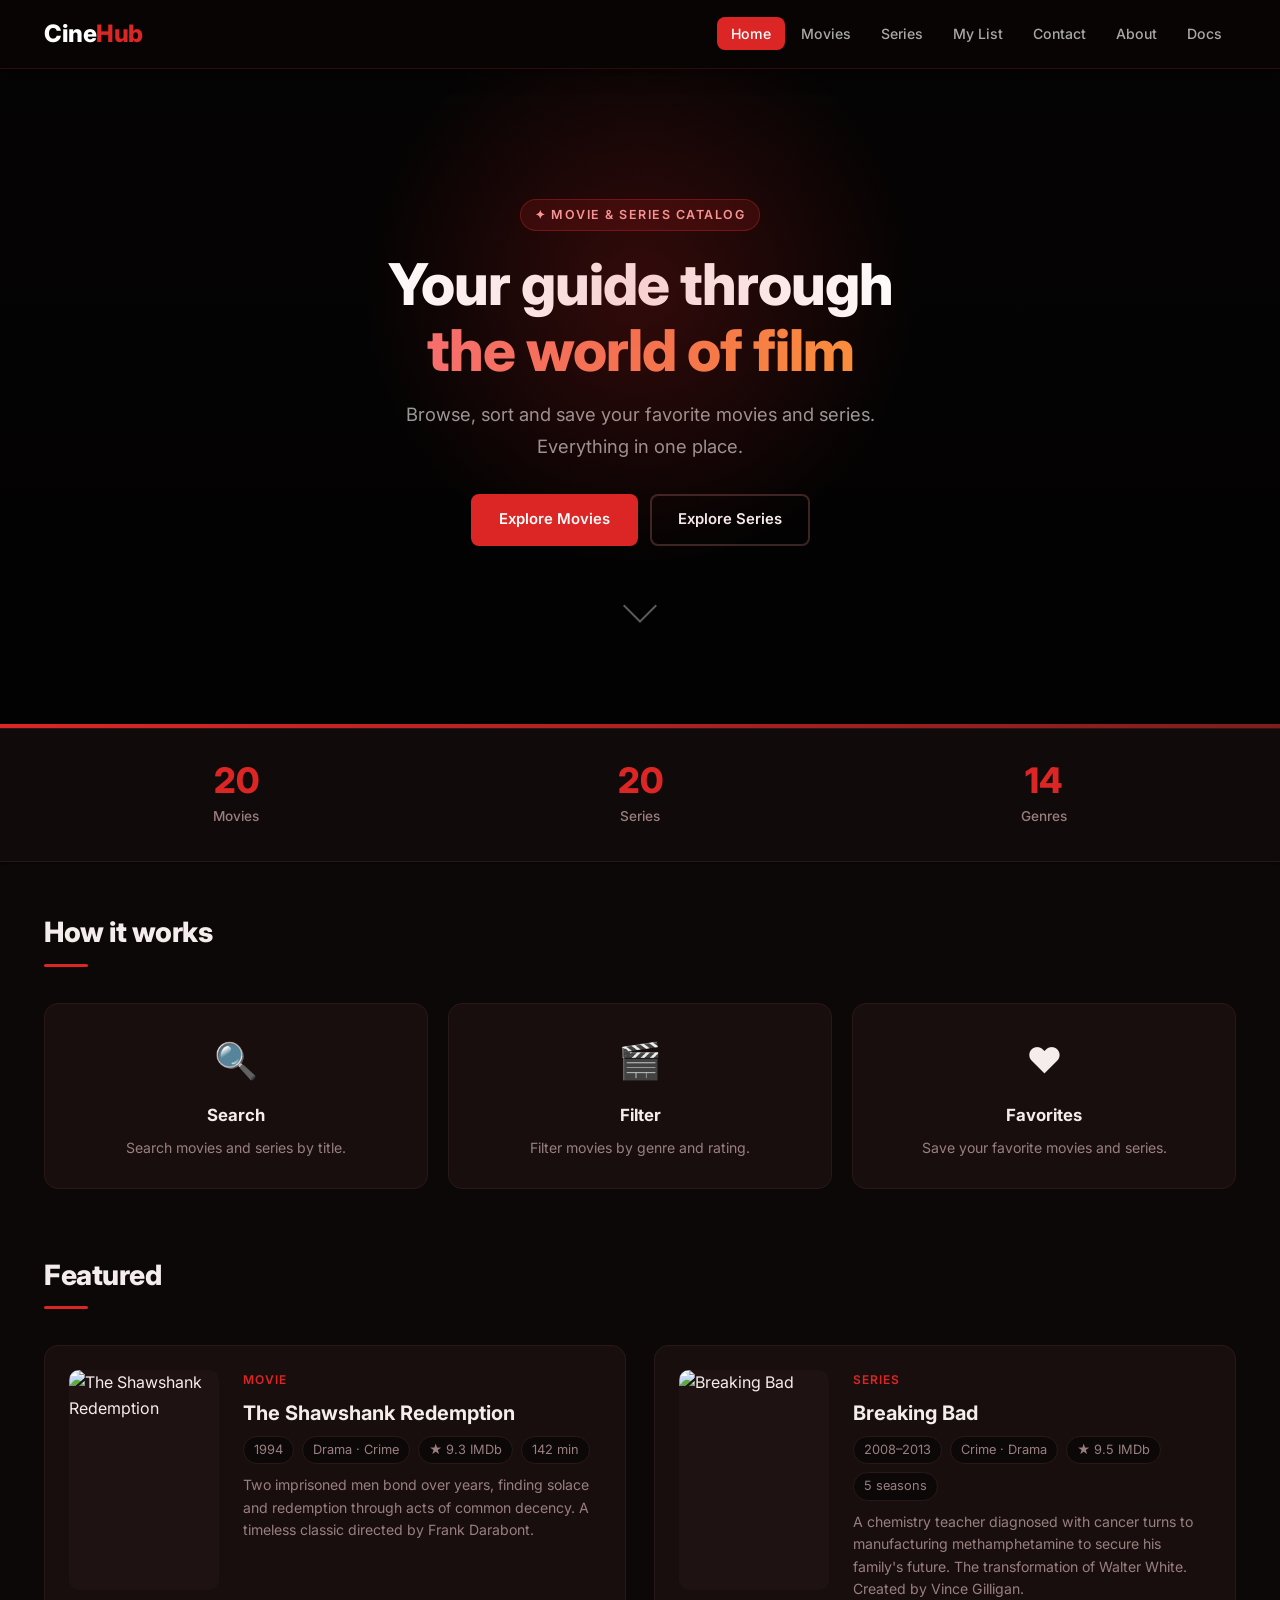
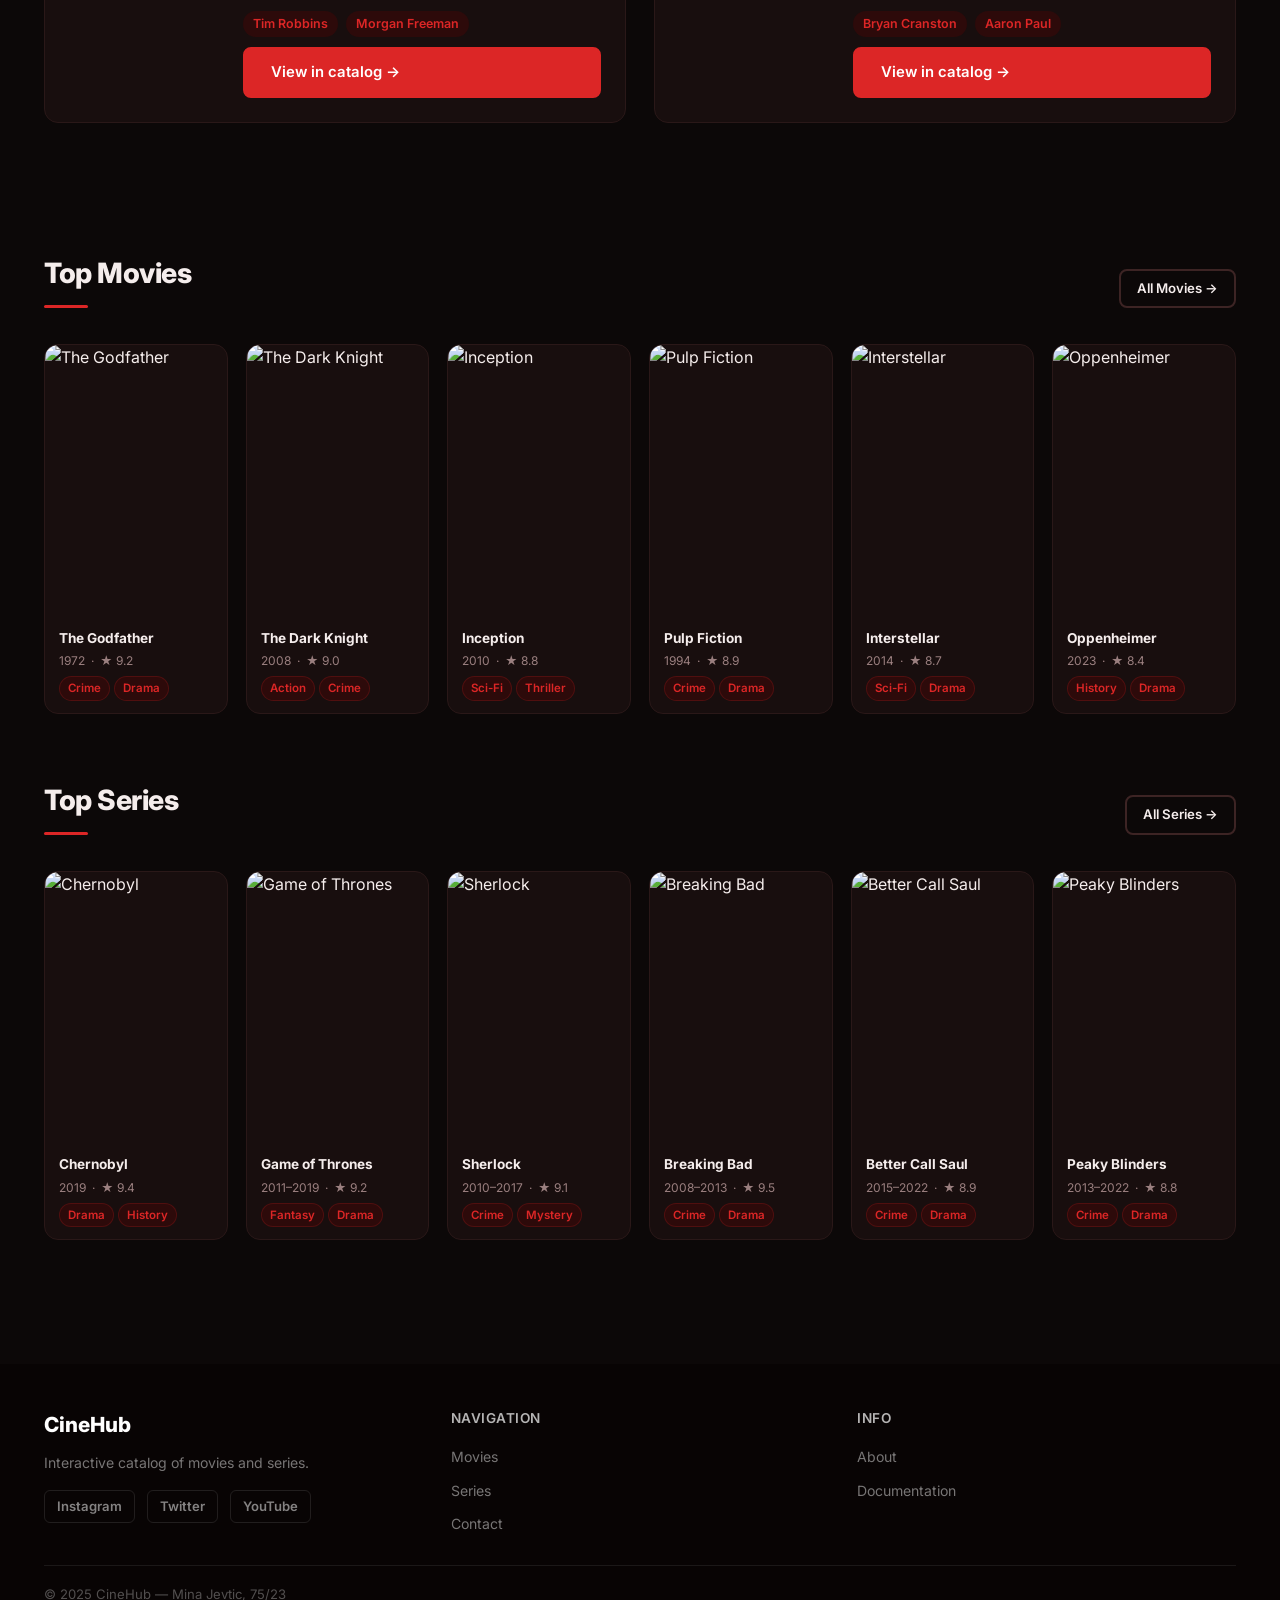
==== index.html @ e1cc6573 "Add files via upload" ====
<!DOCTYPE html>
<html lang="en">
<head>
  <meta charset="UTF-8" />
  <meta name="viewport" content="width=device-width, initial-scale=1.0" />
  <title>CineHub – Your Guide to Movies &amp; Series</title>
  <meta name="description" content="CineHub is an interactive catalog of movies and series with sorting, filtering and favorites. Find what to watch tonight." />
  <meta name="keywords" content="movies, series, catalog, recommendations, CineHub, top movies, top series" />
  <meta name="author" content="Mina Jevtic" />
  <meta name="robots" content="index, follow" />
<meta property="og:title" content="CineHub – Your Guide to Movies &amp; Series" />
  <meta property="og:description" content="Interactive catalog of movies and series." />
  <meta property="og:type" content="website" />

  <link rel="stylesheet" href="css/style.css" />
</head>
<body>

  <nav class="navbar">
    <div class="nav-inner">
      <a href="index.html" class="nav-logo">Cine<span>Hub</span></a>
      <ul class="nav-links" id="navLinks">
        <li><a href="index.html">Home</a></li>
        <li><a href="movies.html">Movies</a></li>
        <li><a href="series.html">Series</a></li>
        <li><a href="favorites.html">My List<span class="nav-fav-badge" id="navFavBadge"></span></a></li>
        <li><a href="contact.html">Contact</a></li>
        <li><a href="about.html">About</a></li>
        <li><a href="documentation.html">Docs</a></li>
      </ul>
      <button class="nav-hamburger" id="navHamburger">&#9776;</button>
    </div>
  </nav>


  <section class="hero" aria-label="Welcome">
    <div class="container">
      <div class="hero-eyebrow">✦ Movie &amp; Series Catalog</div>
      <h1 class="hero-title">
        Your guide through<br><span class="gradient-text">the world of film</span>
      </h1>
      <p class="hero-subtitle">
        Browse, sort and save your favorite movies and series. Everything in one place.
      </p>
      <div class="hero-buttons">
        <a href="movies.html" class="btn btn-primary">Explore Movies</a>
        <a href="series.html" class="btn btn-outline">Explore Series</a>
      </div>
      <div class="hero-scroll" aria-hidden="true">
        <div class="hero-scroll-arrow"></div>
      </div>
    </div>
  </section>

  <div class="stats-bar">
    <div class="container">
      <div class="stats-grid">
        <div class="stat-item">
          <span class="stat-number">20</span>
          <span class="stat-label">Movies</span>
        </div>
        <div class="stat-item">
          <span class="stat-number">20</span>
          <span class="stat-label">Series</span>
        </div>
        <div class="stat-item">
          <span class="stat-number">14</span>
          <span class="stat-label">Genres</span>
        </div>
      </div>
    </div>
  </div>


  <section class="section" style="padding-top:48px; padding-bottom:0" aria-label="How it works">
    <div class="container">
      <div class="section-header">
        <h2 class="section-title">How it works</h2>
      </div>
      <div class="features-grid">

        <div class="feature-card">
    <span class="feature-icon">🔍</span>
    <h3>Search</h3>
    <p>Search movies and series by title.</p>
</div>

<div class="feature-card">
    <span class="feature-icon">🎬</span>
    <h3>Filter</h3>
    <p>Filter movies by genre and rating.</p>
</div>

<div class="feature-card">
    <span class="feature-icon">❤️</span>
    <h3>Favorites</h3>
    <p>Save your favorite movies and series.</p>
</div>

      </div>
    </div>
  </section>


  <section class="section" aria-label="Featured">
    <div class="container">
      <div class="section-header">
        <h2 class="section-title">Featured</h2>
      </div>
      <div class="spotlight-grid">

        <article class="spotlight-card">
          <div class="spotlight-img-wrap">
            <img src="img/movies/The Shawshank Redemption.jpg"
                 alt="The Shawshank Redemption"
                 class="spotlight-img">
          </div>
          <div class="spotlight-info">
            <span class="spotlight-badge">Movie</span>
            <h3 class="spotlight-title">The Shawshank Redemption</h3>
            <div class="spotlight-meta">
              <span>1994</span>
              <span>Drama · Crime</span>
              <span>★ 9.3 IMDb</span>
              <span>142 min</span>
            </div>
            <p class="spotlight-desc">
              Two imprisoned men bond over years, finding solace and redemption through acts
              of common decency. A timeless classic directed by Frank Darabont.
            </p>
            <div class="spotlight-cast">
              <span>Tim Robbins</span>
              <span>Morgan Freeman</span>
            </div>
            <a href="movies.html" class="btn btn-primary">View in catalog →</a>
          </div>
        </article>

        <article class="spotlight-card">
          <div class="spotlight-img-wrap">
            <img src="img/series/breakingbad.jpg"
                 alt="Breaking Bad"
                 class="spotlight-img"  >
          </div>
          <div class="spotlight-info">
            <span class="spotlight-badge">Series</span>
            <h3 class="spotlight-title">Breaking Bad</h3>
            <div class="spotlight-meta">
              <span>2008–2013</span>
              <span>Crime · Drama</span>
              <span>★ 9.5 IMDb</span>
              <span>5 seasons</span>
            </div>
            <p class="spotlight-desc">
              A chemistry teacher diagnosed with cancer turns to manufacturing methamphetamine
              to secure his family's future. The transformation of Walter White. Created by Vince Gilligan.
            </p>
            <div class="spotlight-cast">
              <span>Bryan Cranston</span>
              <span>Aaron Paul</span>
            </div>
            <a href="series.html" class="btn btn-primary">View in catalog →</a>
          </div>
        </article>

      </div>
    </div>
  </section>

  <section class="section" aria-label="Top Movies">
    <div class="container">
      <div class="section-header">
        <h2 class="section-title">Top Movies</h2>
        <a href="movies.html" class="btn btn-outline btn-sm">All Movies →</a>
      </div>
      <div class="home-cards-grid">
        <article class="home-card">
          <div class="home-card-img-wrap">
            <img src="img/movies/The Godfather.jpg" alt="The Godfather">
          </div>
          <div class="home-card-body">
            <div class="home-card-title">The Godfather</div>
            <div class="home-card-meta">1972 &nbsp;·&nbsp; ★ 9.2</div>
            <div class="home-card-genres">
              <span class="genre-tag">Crime</span>
              <span class="genre-tag">Drama</span>
            </div>
          </div>
        </article>

        <article class="home-card">
          <div class="home-card-img-wrap">
            <img src="img/movies/The Dark Knight.jpg" alt="The Dark Knight">
          </div>
          <div class="home-card-body">
            <div class="home-card-title">The Dark Knight</div>
            <div class="home-card-meta">2008 &nbsp;·&nbsp; ★ 9.0</div>
            <div class="home-card-genres">
              <span class="genre-tag">Action</span>
              <span class="genre-tag">Crime</span>
            </div>
          </div>
        </article>

        <article class="home-card">
          <div class="home-card-img-wrap">
            <img src="img/movies/Inception.jpg" alt="Inception">
          </div>
          <div class="home-card-body">
            <div class="home-card-title">Inception</div>
            <div class="home-card-meta">2010 &nbsp;·&nbsp; ★ 8.8</div>
            <div class="home-card-genres">
              <span class="genre-tag">Sci-Fi</span>
              <span class="genre-tag">Thriller</span>
            </div>
          </div>
        </article>

        <article class="home-card">
          <div class="home-card-img-wrap">
            <img src="img/movies/Pulp Fiction.jpg" alt="Pulp Fiction">

          </div>
          <div class="home-card-body">
            <div class="home-card-title">Pulp Fiction</div>
            <div class="home-card-meta">1994 &nbsp;·&nbsp; ★ 8.9</div>
            <div class="home-card-genres">
              <span class="genre-tag">Crime</span>
              <span class="genre-tag">Drama</span>
            </div>
          </div>
        </article>

        <article class="home-card">
          <div class="home-card-img-wrap">
            <img src="img/movies/Interstellar.jpg" alt="Interstellar">
          </div>
          <div class="home-card-body">
            <div class="home-card-title">Interstellar</div>
            <div class="home-card-meta">2014 &nbsp;·&nbsp; ★ 8.7</div>
            <div class="home-card-genres">
              <span class="genre-tag">Sci-Fi</span>
              <span class="genre-tag">Drama</span>
            </div>
          </div>
        </article>

        <article class="home-card">
          <div class="home-card-img-wrap">
            <img src="img/movies/Oppenheimer.jpg" alt="Oppenheimer">
          </div>
          <div class="home-card-body">
            <div class="home-card-title">Oppenheimer</div>
            <div class="home-card-meta">2023 &nbsp;·&nbsp; ★ 8.4</div>
            <div class="home-card-genres">
              <span class="genre-tag">History</span>
              <span class="genre-tag">Drama</span>
            </div>
          </div>
        </article>

      </div>
    </div>
  </section>

  <section class="section" style="padding-top:0" aria-label="Top Series">
    <div class="container">
      <div class="section-header">
        <h2 class="section-title">Top Series</h2>
        <a href="series.html" class="btn btn-outline btn-sm">All Series →</a>
      </div>
      <div class="home-cards-grid">

        <article class="home-card">
          <div class="home-card-img-wrap">
            <img src="img/series/Chernobyl.jpg" alt="Chernobyl">
          </div>
          <div class="home-card-body">
            <div class="home-card-title">Chernobyl</div>
            <div class="home-card-meta">2019 &nbsp;·&nbsp; ★ 9.4</div>
            <div class="home-card-genres">
              <span class="genre-tag">Drama</span>
              <span class="genre-tag">History</span>
            </div>
          </div>
        </article>

        <article class="home-card">
          <div class="home-card-img-wrap">
            <img src="img/series/got.jpg" alt="Game of Thrones">
            <div class="home-card-initials">GT</div>
          </div>
          <div class="home-card-body">
            <div class="home-card-title">Game of Thrones</div>
            <div class="home-card-meta">2011–2019 &nbsp;·&nbsp; ★ 9.2</div>
            <div class="home-card-genres">
              <span class="genre-tag">Fantasy</span>
              <span class="genre-tag">Drama</span>
            </div>
          </div>
        </article>

        <article class="home-card">
          <div class="home-card-img-wrap">
            <img src="img/series/Sherlock.jpg" alt="Sherlock">
            <div class="home-card-initials">SH</div>
          </div>
          <div class="home-card-body">
            <div class="home-card-title">Sherlock</div>
            <div class="home-card-meta">2010–2017 &nbsp;·&nbsp; ★ 9.1</div>
            <div class="home-card-genres">
              <span class="genre-tag">Crime</span>
              <span class="genre-tag">Mystery</span>
            </div>
          </div>
        </article>

        <article class="home-card">
          <div class="home-card-img-wrap">
            <img src="img/series/breakingbad.jpg" alt="Breaking Bad">
          </div>
          <div class="home-card-body">
            <div class="home-card-title">Breaking Bad</div>
            <div class="home-card-meta">2008–2013 &nbsp;·&nbsp; ★ 9.5</div>
            <div class="home-card-genres">
              <span class="genre-tag">Crime</span>
              <span class="genre-tag">Drama</span>
            </div>
          </div>
        </article>

        <article class="home-card">
          <div class="home-card-img-wrap">
            <img src="img/series/Better Call Saul.jpg" alt="Better Call Saul">

          </div>
          <div class="home-card-body">
            <div class="home-card-title">Better Call Saul</div>
            <div class="home-card-meta">2015–2022 &nbsp;·&nbsp; ★ 8.9</div>
            <div class="home-card-genres">
              <span class="genre-tag">Crime</span>
              <span class="genre-tag">Drama</span>
            </div>
          </div>
        </article>

        <article class="home-card">
          <div class="home-card-img-wrap">
            <img src="img/series/Peaky Blinders.jpg" alt="Peaky Blinders">
          </div>
          <div class="home-card-body">
            <div class="home-card-title">Peaky Blinders</div>
            <div class="home-card-meta">2013–2022 &nbsp;·&nbsp; ★ 8.8</div>
            <div class="home-card-genres">
              <span class="genre-tag">Crime</span>
              <span class="genre-tag">Drama</span>
            </div>
          </div>
        </article>
      </div>
    </div>
  </section>


  <footer class="footer" role="contentinfo">
    <div class="container">
      <div class="footer-grid">
        <div class="footer-brand">
          <div class="footer-logo">CineHub</div>
          <p>Interactive catalog of movies and series.</p>
          <div class="footer-social">
            <a href="#">Instagram</a>
            <a href="#">Twitter</a>
            <a href="#">YouTube</a>
          </div>
        </div>
        <div class="footer-col">
          <h4>Navigation</h4>
          <ul>
            <li><a href="movies.html">Movies</a></li>
            <li><a href="series.html">Series</a></li>
            <li><a href="contact.html">Contact</a></li>
          </ul>
        </div>
        <div class="footer-col">
          <h4>Info</h4>
          <ul>
            <li><a href="about.html">About</a></li>
            <li><a href="documentation.html">Documentation</a></li>
          </ul>
        </div>
      </div>
      <div class="footer-bottom">
        <p>© 2025 CineHub — Mina Jevtic, 75/23</p>
      </div>
    </div>
  </footer>

  <div id="toast-container" role="region" aria-live="polite"></div>

  <script src="https://cdnjs.cloudflare.com/ajax/libs/jquery/3.7.1/jquery.min.js"></script>
  <script src="js/main.js"></script>
</body>
</html>
---- css/style.css ----
@import url('https://fonts.googleapis.com/css2?family=Inter:wght@400;500;600;700;800&display=swap');

:root {
  --color-bg: #0c0808;
  --color-bg-white: #180e0e;
  --color-bg-nav: #080404;
  --color-bg-footer: #080404;
  --color-bg-input: #1f1212;
  --color-accent: #dc2626;
  --color-accent-dark: #b91c1c;
  --color-accent-light: #2d0a0a;
  --color-accent2: #7f1d1d;
  --color-red: #ef4444;
  --color-text: #f5edec;
  --color-text-muted: #9a7f7f;
  --color-text-light: #6b5050;
  --color-border: #2a1818;
  --color-border2: #3d2424;
  --color-success: #16a34a;
  --color-error: #dc2626;
  --color-info: #dc2626;
  --color-warning: #d97706;
  --font-main: 'Inter', sans-serif;
  --border-radius: 8px;
  --border-radius-lg: 14px;
  --border-radius-xl: 20px;
  --shadow-sm: 0 1px 3px rgba(0, 0, 0, 0.4), 0 1px 2px rgba(0, 0, 0, 0.3);
  --shadow: 0 4px 16px rgba(0, 0, 0, 0.4), 0 2px 6px rgba(0, 0, 0, 0.3);
  --shadow-md: 0 8px 24px rgba(0, 0, 0, 0.5), 0 4px 8px rgba(0, 0, 0, 0.3);
  --shadow-hover: 0 12px 32px rgba(220, 38, 38, 0.25), 0 4px 12px rgba(0, 0, 0, 0.4);
  --transition: 0.2s ease;
}

*,
*::before,
*::after {
  box-sizing: border-box;
  margin: 0;
  padding: 0;
}

html {
  scroll-behavior: smooth;
}

body {
  background-color: var(--color-bg);
  color: var(--color-text);
  font-family: var(--font-main);
  font-size: 16px;
  line-height: 1.6;
  min-height: 100vh;
}

a {
  color: var(--color-accent);
  text-decoration: none;
  transition: color var(--transition);
}

a:hover {
  color: var(--color-accent-dark);
}

img {
  max-width: 100%;
  display: block;
}

ul {
  list-style: none;
}

button {
  cursor: pointer;
  font-family: var(--font-main);
}

.container {
  width: 100%;
  max-width: 1240px;
  margin: 0 auto;
  padding: 0 24px;
}

.navbar {
  background-color: var(--color-bg-nav);
  position: sticky;
  top: 0;
  z-index: 1000;
  box-shadow: 0 2px 16px rgba(0, 0, 0, 0.5);
  border-bottom: 1px solid rgba(220, 38, 38, 0.2);
}

.nav-inner {
  display: flex;
  align-items: center;
  justify-content: space-between;
  padding: 0 24px;
  height: 68px;
  max-width: 1240px;
  margin: 0 auto;
}

.nav-logo {
  font-size: 1.5rem;
  font-weight: 800;
  color: #ffffff;
  letter-spacing: -0.5px;
  display: flex;
  align-items: center;
  gap: 0;
  transition: opacity var(--transition);
}

.nav-logo:hover {
  opacity: 0.85;
  color: #ffffff;
}

.nav-logo span {
  color: var(--color-accent);
}


.nav-links {
  display: flex;
  gap: 2px;
  align-items: center;
}

.nav-links a {
  color: rgba(255, 255, 255, 0.65);
  padding: 8px 14px;
  border-radius: var(--border-radius);
  font-size: 0.88rem;
  font-weight: 500;
  transition: all var(--transition);
  position: relative;
}

.nav-links a::after {
  content: '';
  position: absolute;
  bottom: 2px;
  left: 14px;
  right: 14px;
  height: 2px;
  background: var(--color-accent);
  border-radius: 2px;
  transform: scaleX(0);
  transition: transform 0.2s ease;
}

.nav-links a:hover {
  color: #ffffff;
  background: rgba(220, 38, 38, 0.08);
}

.nav-links a:hover::after {
  transform: scaleX(1);
}

.nav-links a.active {
  color: #ffffff;
  background: var(--color-accent);
}

.nav-links a.active::after {
  display: none;
}

.nav-hamburger {
  display: none;
  flex-direction: column;
  justify-content: center;
  gap: 5px;
  background: none;
  border: none;
  padding: 6px;
  cursor: pointer;
  width: 36px;
  height: 36px;
  border-radius: 6px;
  color: #fff;
  font-size: 1.4rem;
  transition: background var(--transition);
}

.nav-hamburger:hover {
  background: rgba(255, 255, 255, 0.08);
}


.hero {

  background-image:
    linear-gradient(to bottom, rgba(0, 0, 0, 0.55) 0%, rgba(0, 0, 0, 0.80) 100%),
    url('../img/hero-bg.jpg');
  background-color: #0c0808;
  background-size: cover;
  background-position: center center;
  padding: 130px 24px 110px;
  text-align: center;
  position: relative;
  overflow: hidden;
}


.hero::before {
  content: '';
  position: absolute;
  top: -80px;
  left: 50%;
  transform: translateX(-50%);
  width: 600px;
  height: 600px;
  background: radial-gradient(circle, rgba(220, 38, 38, 0.22) 0%, transparent 65%);
  pointer-events: none;
}

.hero::after {
  content: '';
  position: absolute;
  bottom: 0;
  left: 0;
  right: 0;
  height: 4px;
  background: linear-gradient(90deg, var(--color-accent), var(--color-accent2));
}

.hero-eyebrow {
  display: inline-block;
  background: rgba(220, 38, 38, 0.15);
  border: 1px solid rgba(220, 38, 38, 0.35);
  color: #fca5a5;
  font-size: 0.78rem;
  font-weight: 600;
  letter-spacing: 1.5px;
  text-transform: uppercase;
  padding: 5px 14px;
  border-radius: 20px;
  margin-bottom: 20px;
}

.hero-title {
  font-size: clamp(2.2rem, 5vw, 3.6rem);
  font-weight: 800;
  color: #ffffff;
  margin-bottom: 16px;
  line-height: 1.15;
  letter-spacing: -1px;
}

.hero-title .gradient-text {
  background: linear-gradient(90deg, #f87171, #fb923c);
  -webkit-background-clip: text;
  -webkit-text-fill-color: transparent;
  background-clip: text;
}

.hero-subtitle {
  font-size: clamp(1rem, 2vw, 1.15rem);
  color: rgba(255, 255, 255, 0.6);
  max-width: 520px;
  margin: 0 auto 32px;
  line-height: 1.7;
}

.hero-buttons {
  display: flex;
  gap: 12px;
  justify-content: center;
  flex-wrap: wrap;
}

.hero-scroll {
  margin-top: 48px;
  display: flex;
  flex-direction: column;
  align-items: center;
  gap: 6px;
  color: rgba(255, 255, 255, 0.4);
  font-size: 0.75rem;
  letter-spacing: 1px;
  text-transform: uppercase;
}

.hero-scroll-arrow {
  width: 24px;
  height: 24px;
  border-right: 2px solid rgba(255, 255, 255, 0.35);
  border-bottom: 2px solid rgba(255, 255, 255, 0.35);
  transform: rotate(45deg);
  animation: scrollBounce 1.6s infinite;
}

@keyframes scrollBounce {

  0%,
  100% {
    transform: rotate(45deg) translateY(0);
    opacity: 0.5;
  }

  50% {
    transform: rotate(45deg) translateY(6px);
    opacity: 1;
  }
}


.features-grid {
  display: grid;
  grid-template-columns: repeat(3, 1fr);
  gap: 20px;
  margin-top: 8px;
}

.feature-card {
  background: var(--color-bg-white);
  border: 1px solid var(--color-border);
  border-radius: var(--border-radius-lg);
  padding: 28px 24px;
  text-align: center;
  transition: box-shadow 0.2s ease, transform 0.2s ease;
}

.feature-card:hover {
  box-shadow: var(--shadow-md);
  transform: translateY(-3px);
}

.feature-icon {
  font-size: 2.2rem;
  margin-bottom: 14px;
  display: block;
}

.feature-card h3 {
  font-size: 1.05rem;
  font-weight: 700;
  color: var(--color-text);
  margin-bottom: 8px;
}

.feature-card p {
  font-size: 0.88rem;
  color: var(--color-text-muted);
  line-height: 1.6;
}

@media (max-width: 640px) {
  .features-grid {
    grid-template-columns: 1fr;
  }
}

.btn {
  display: inline-flex;
  align-items: center;
  gap: 8px;
  padding: 12px 26px;
  border-radius: var(--border-radius);
  font-size: 0.93rem;
  font-weight: 600;
  border: 2px solid transparent;
  transition: all var(--transition);
  cursor: pointer;
  text-decoration: none;
}

.btn-primary {
  background: var(--color-accent);
  color: #fff;
  border-color: var(--color-accent);
}

.btn-primary:hover {
  background: var(--color-accent-dark);
  border-color: var(--color-accent-dark);
  color: #fff;
  transform: translateY(-2px);
  box-shadow: 0 6px 20px rgba(220, 38, 38, 0.4);
}

.btn-outline {
  background: transparent;
  color: var(--color-text);
  border-color: var(--color-border2);
}

.btn-outline:hover {
  border-color: var(--color-accent);
  color: var(--color-accent);
  background: var(--color-accent-light);
  transform: translateY(-1px);
}


.btn-sm {
  padding: 7px 16px;
  font-size: 0.83rem;
}


.section {
  padding: 64px 0;
}

.section-header {
  display: flex;
  align-items: flex-end;
  justify-content: space-between;
  margin-bottom: 36px;
  flex-wrap: wrap;
  gap: 12px;
}

.section-title {
  font-size: 1.75rem;
  font-weight: 800;
  color: var(--color-text);
  letter-spacing: -0.5px;
  position: relative;
  padding-bottom: 12px;
}

.section-title::after {
  content: '';
  position: absolute;
  bottom: 0;
  left: 0;
  width: 44px;
  height: 3px;
  background: var(--color-accent);
  border-radius: 2px;
}

.stats-bar {
  background: #110a0a;
  border-top: 1px solid var(--color-border);
  border-bottom: 1px solid var(--color-border);
  padding: 32px 0;
  box-shadow: var(--shadow-sm);
}

.stats-grid {
  display: grid;
  grid-template-columns: repeat(auto-fit, minmax(130px, 1fr));
  gap: 20px;
  text-align: center;
}

.stat-item .stat-number {
  font-size: 2.2rem;
  font-weight: 800;
  color: var(--color-accent);
  display: block;
  line-height: 1.1;
  margin-bottom: 4px;
}

.stat-item .stat-label {
  color: var(--color-text-muted);
  font-size: 0.85rem;
  font-weight: 500;
}

.cards-grid {
  display: grid;
  grid-template-columns: repeat(auto-fill, minmax(200px, 1fr));
  gap: 22px;
}

.spotlight-grid {
  display: grid;
  grid-template-columns: 1fr 1fr;
  gap: 28px;
}

.spotlight-card {
  display: flex;
  gap: 24px;
  background: var(--color-bg-white);
  border: 1px solid var(--color-border);
  border-radius: var(--border-radius-lg);
  overflow: hidden;
  padding: 24px;
  transition: box-shadow var(--transition);
}

.spotlight-card:hover {
  box-shadow: var(--shadow-hover);
}

.spotlight-img-wrap {
  flex-shrink: 0;
  width: 150px;
  height: 220px;
  border-radius: 10px;
  overflow: hidden;
  position: relative;
  background: #1f1212;
}

.spotlight-img {
  width: 100%;
  height: 100%;
  object-fit: cover;
}


.spotlight-info {
  flex: 1;
  display: flex;
  flex-direction: column;
  gap: 10px;
}

.spotlight-badge {
  font-size: 0.75rem;
  font-weight: 600;
  color: var(--color-accent);
  text-transform: uppercase;
  letter-spacing: 1px;
}

.spotlight-title {
  font-size: 1.25rem;
  font-weight: 700;
  color: var(--color-text);
  line-height: 1.3;
  margin: 0;
}

.spotlight-meta {
  display: flex;
  flex-wrap: wrap;
  gap: 8px;
}

.spotlight-meta span {
  font-size: 0.8rem;
  color: var(--color-text-muted);
  background: var(--color-bg);
  padding: 3px 10px;
  border-radius: 20px;
  border: 1px solid var(--color-border);
}

.spotlight-desc {
  font-size: 0.88rem;
  color: var(--color-text-muted);
  line-height: 1.6;
  flex: 1;
  margin: 0;
}

.spotlight-cast {
  display: flex;
  gap: 8px;
  flex-wrap: wrap;
}

.spotlight-cast span {
  font-size: 0.78rem;
  font-weight: 600;
  background: var(--color-accent-light);
  color: var(--color-accent);
  padding: 3px 10px;
  border-radius: 20px;
}

.home-cards-grid {
  display: grid;
  grid-template-columns: repeat(6, 1fr);
  gap: 18px;
}

.home-card {
  background: var(--color-bg-white);
  border: 1px solid var(--color-border);
  border-radius: var(--border-radius-lg);
  overflow: hidden;
  transition: all var(--transition);
  cursor: default;
}

.home-card:hover {
  box-shadow: var(--shadow-hover);
  transform: translateY(-3px);
}

.home-card-img-wrap {
  position: relative;
  aspect-ratio: 2/3;
  overflow: hidden;
}

.home-card-img-wrap img {
  width: 100%;
  height: 100%;
  object-fit: cover;
  display: block;
}

.author-avatar {
  width: 120px;
  height: 120px;
  border-radius: 50%;
  overflow: hidden;
  background: #ddd;
  display: flex;
  align-items: center;
  justify-content: center;
}

.author-avatar img {
  width: 100%;
  height: 100%;
  object-fit: cover;
}

.home-card-body {
  padding: 12px 14px;
}

.home-card-title {
  font-size: 0.85rem;
  font-weight: 700;
  color: var(--color-text);
  line-height: 1.3;
  margin-bottom: 4px;
  white-space: nowrap;
  overflow: hidden;
  text-overflow: ellipsis;
}

.home-card-meta {
  font-size: 0.75rem;
  color: var(--color-text-muted);
  margin-bottom: 6px;
}

.home-card-genres {
  display: flex;
  gap: 4px;
  flex-wrap: wrap;
}

@media (max-width: 1100px) {
  .home-cards-grid {
    grid-template-columns: repeat(3, 1fr);
  }

  .spotlight-grid {
    grid-template-columns: 1fr;
  }
}

@media (max-width: 600px) {
  .home-cards-grid {
    grid-template-columns: repeat(2, 1fr);
  }

  .spotlight-card {
    flex-direction: column;
  }

  .spotlight-img-wrap {
    width: 100%;
    height: 200px;
  }
}

.card {
  background: var(--color-bg-white);
  border: 1px solid var(--color-border);
  border-radius: var(--border-radius-lg);
  overflow: hidden;
  transition: all var(--transition);
  position: relative;
}

.card:hover {
  transform: translateY(-5px);
  box-shadow: var(--shadow-hover);
  border-color: rgba(220, 38, 38, 0.35);
}

.card-poster-wrapper {
  position: relative;
  overflow: hidden;
  aspect-ratio: 2/3;
  background: #1f1212;
}

.card-poster {
  width: 100%;
  height: 100%;
  object-fit: cover;
  transition: transform 0.35s ease;
  display: block;
}

.card:hover .card-poster {
  transform: scale(1.04);
}

.card-poster-overlay {
  position: absolute;
  inset: 0;
  background: rgba(0, 0, 0, 0.55);
  opacity: 0;
  transition: opacity var(--transition);
  display: flex;
  align-items: center;
  justify-content: center;
  gap: 8px;
  flex-wrap: wrap;
  padding: 12px;
}

.card:hover .card-poster-overlay {
  opacity: 1;
}


.card-poster-placeholder {
  position: absolute;
  inset: 0;
  display: flex;
  flex-direction: column;
  align-items: center;
  justify-content: center;
  padding: 20px 14px;
  text-align: center;
  gap: 10px;
}

.placeholder-initials {
  font-size: 3rem;
  font-weight: 800;
  color: rgba(255, 255, 255, 0.95);
  letter-spacing: 4px;
  line-height: 1;
  text-shadow: 0 2px 12px rgba(0, 0, 0, 0.3);
}

.card-poster-placeholder .poster-title {
  font-size: 0.7rem;
  font-weight: 600;
  color: rgba(255, 255, 255, 0.75);
  letter-spacing: 0.5px;
  line-height: 1.4;
  text-transform: uppercase;
}

.card-body {
  padding: 14px 16px;
}

.card-title {
  font-size: 0.93rem;
  font-weight: 700;
  color: var(--color-text);
  margin-bottom: 5px;
  white-space: nowrap;
  overflow: hidden;
  text-overflow: ellipsis;
}

.card-meta {
  display: flex;
  justify-content: space-between;
  align-items: center;
  margin-bottom: 8px;
}

.card-year {
  color: var(--color-text-muted);
  font-size: 0.8rem;
  font-weight: 500;
}

.card-rating {
  display: flex;
  align-items: center;
  gap: 3px;
  color: var(--color-accent);
  font-size: 0.85rem;
  font-weight: 700;
}

.card-genres {
  display: flex;
  flex-wrap: wrap;
  gap: 4px;
}

.genre-tag {
  background: var(--color-accent-light);
  color: var(--color-accent);
  border: 1px solid rgba(220, 38, 38, 0.2);
  padding: 2px 8px;
  border-radius: 20px;
  font-size: 0.72rem;
  font-weight: 600;
}

.btn-fav {
  background: rgba(255, 255, 255, 0.15);
  border: 1px solid rgba(255, 255, 255, 0.3);
  color: #fff;
  padding: 6px 12px;
  border-radius: var(--border-radius);
  font-size: 0.85rem;
  transition: all var(--transition);
  cursor: pointer;
  backdrop-filter: blur(4px);
}

.btn-fav:hover,
.btn-fav.active {
  background: rgba(239, 68, 68, 0.85);
  border-color: transparent;
  color: #fff;
}

.catalog-page {
  padding: 40px 0;
}

.catalog-header {
  background: linear-gradient(135deg, #1a0808 0%, #220d0d 100%);
  border: 1px solid var(--color-border);
  border-radius: var(--border-radius-xl);
  padding: 36px 32px 32px;
  margin-bottom: 32px;
  box-shadow: 0 4px 24px rgba(0, 0, 0, 0.3);
  position: relative;
  overflow: hidden;
}

.catalog-header::before {
  content: '';
  position: absolute;
  top: -40px;
  right: -40px;
  width: 200px;
  height: 200px;
  background: radial-gradient(circle, rgba(220, 38, 38, 0.12) 0%, transparent 70%);
  pointer-events: none;
}

.catalog-header h1 {
  font-size: 2rem;
  font-weight: 800;
  color: var(--color-text);
  letter-spacing: -0.5px;
  margin-bottom: 4px;
}

.catalog-header p {
  color: var(--color-text-muted);
}


.search-bar {
  position: relative;
  margin-bottom: 18px;
}

.search-bar input {
  width: 100%;
  padding: 14px 20px 14px 48px;
  background: var(--color-bg-white);
  border: 1.5px solid var(--color-border);
  border-radius: var(--border-radius-lg);
  color: var(--color-text);
  font-size: 0.97rem;
  transition: border-color var(--transition), box-shadow var(--transition);
  box-shadow: var(--shadow-sm);
}

.search-bar input::placeholder {
  color: var(--color-text-light);
}

.search-bar input:focus {
  outline: none;
  border-color: var(--color-accent);
  box-shadow: 0 0 0 3px rgba(220, 38, 38, 0.1);
}


.controls-row {
  display: flex;
  gap: 10px;
  margin-bottom: 18px;
  flex-wrap: wrap;
  align-items: center;
  background: var(--color-bg-white);
  border: 1px solid var(--color-border);
  border-radius: var(--border-radius-lg);
  padding: 14px 18px;
  box-shadow: var(--shadow-sm);
}

.controls-row label {
  color: var(--color-text-muted);
  font-size: 0.85rem;
  font-weight: 600;
  white-space: nowrap;
}

.select-control {
  background: var(--color-bg-input);
  border: 1.5px solid var(--color-border);
  color: var(--color-text);
  padding: 8px 14px;
  border-radius: var(--border-radius);
  font-size: 0.88rem;
  cursor: pointer;
  transition: border-color var(--transition);
  min-width: 155px;
}

.select-control:focus {
  outline: none;
  border-color: var(--color-accent);
}

.filter-panel {
  background: var(--color-bg-white);
  border: 1px solid var(--color-border);
  border-radius: var(--border-radius-lg);
  padding: 22px 24px;
  margin-bottom: 20px;
  display: none;
  box-shadow: var(--shadow-sm);
}

.filter-panel.open {
  display: block;
}

.filter-grid {
  display: grid;
  grid-template-columns: repeat(auto-fill, minmax(200px, 1fr));
  gap: 20px;
}

.filter-group label {
  display: block;
  color: var(--color-text-muted);
  font-size: 0.78rem;
  font-weight: 700;
  text-transform: uppercase;
  letter-spacing: 0.7px;
  margin-bottom: 8px;
}

.filter-group input[type="range"] {
  width: 100%;
  accent-color: var(--color-accent);
}

.filter-group .range-display {
  color: var(--color-accent);
  font-size: 0.88rem;
  font-weight: 700;
  margin-top: 4px;
  display: block;
}

.filter-group .checkbox-list {
  display: flex;
  flex-direction: column;
  gap: 7px;
  max-height: 160px;
  overflow-y: auto;
}

.filter-group .checkbox-list::-webkit-scrollbar {
  width: 4px;
}

.filter-group .checkbox-list::-webkit-scrollbar-track {
  background: var(--color-bg);
}

.filter-group .checkbox-list::-webkit-scrollbar-thumb {
  background: var(--color-border2);
  border-radius: 2px;
}

.checkbox-item {
  display: flex;
  align-items: center;
  gap: 8px;
  cursor: pointer;
  font-size: 0.88rem;
  color: var(--color-text-muted);
  transition: color var(--transition);
}

.checkbox-item:hover {
  color: var(--color-text);
}

.checkbox-item input[type="checkbox"] {
  accent-color: var(--color-accent);
  width: 15px;
  height: 15px;
  cursor: pointer;
}

.filter-actions {
  display: flex;
  gap: 10px;
  margin-top: 18px;
  padding-top: 16px;
  border-top: 1px solid var(--color-border);
  flex-wrap: wrap;
}

.results-info {
  color: var(--color-text-muted);
  font-size: 0.88rem;
  margin-bottom: 16px;
}

.results-info strong {
  color: var(--color-accent);
}

.no-results {
  text-align: center;
  padding: 60px 20px;
}

.no-results .no-results-icon {
  font-size: 3rem;
  margin-bottom: 14px;
  opacity: 0.4;
}

.no-results p {
  color: var(--color-text-muted);
}


.load-more-wrapper {
  text-align: center;
  margin-top: 44px;
}

.load-more-info {
  color: var(--color-text-muted);
  font-size: 0.85rem;
  margin-top: 10px;
}

.modal-backdrop {
  display: none;
  position: fixed;
  inset: 0;
  background: rgba(0, 0, 0, 0.55);
  backdrop-filter: blur(4px);
  z-index: 2000;
  align-items: center;
  justify-content: center;
  padding: 20px;
}

.modal-backdrop.open {
  display: flex;
}

.modal {
  background: var(--color-bg-white);
  border-radius: var(--border-radius-xl);
  width: 100%;
  max-width: 700px;
  max-height: 90vh;
  overflow-y: auto;
  animation: modalIn 0.25s cubic-bezier(0.34, 1.4, 0.64, 1);
  box-shadow: 0 20px 60px rgba(0, 0, 0, 0.2);
}

@keyframes modalIn {
  from {
    opacity: 0;
    transform: translateY(-16px) scale(0.96);
  }

  to {
    opacity: 1;
    transform: translateY(0) scale(1);
  }
}

.modal-header {
  display: flex;
  align-items: center;
  justify-content: space-between;
  padding: 20px 24px;
  border-bottom: 1px solid var(--color-border);
  background: var(--color-bg);
  border-radius: var(--border-radius-xl) var(--border-radius-xl) 0 0;
}

.modal-title {
  font-size: 1.1rem;
  font-weight: 700;
  color: var(--color-text);
}

.modal-close {
  background: var(--color-border);
  border: none;
  color: var(--color-text-muted);
  font-size: 1rem;
  line-height: 1;
  transition: all var(--transition);
  padding: 6px 10px;
  border-radius: var(--border-radius);
}

.modal-close:hover {
  background: var(--color-border2);
  color: var(--color-text);
}

.modal-body {
  padding: 24px;
}

.modal-movie {
  display: flex;
  gap: 24px;
  flex-wrap: wrap;
}

.modal-poster {
  width: 170px;
  flex-shrink: 0;
  border-radius: var(--border-radius-lg);
  overflow: hidden;
  box-shadow: var(--shadow-md);
  border: 1px solid var(--color-border);
}

.modal-poster img {
  width: 100%;
  height: 255px;
  object-fit: cover;
}

.modal-info {
  flex: 1;
  min-width: 220px;
}

.modal-info h2 {
  font-size: 1.3rem;
  font-weight: 800;
  color: var(--color-text);
  margin-bottom: 4px;
}


.modal-meta-row {
  display: flex;
  flex-wrap: wrap;
  gap: 7px;
  margin-bottom: 14px;
}

.modal-badge {
  padding: 4px 12px;
  border-radius: 20px;
  font-size: 0.78rem;
  font-weight: 600;
}

.badge-year {
  background: var(--color-accent-light);
  color: var(--color-accent);
}

.badge-lang {
  background: #2d1a1a;
  color: #f87171;
}

.badge-status {
  background: #dcfce7;
  color: #15803d;
}

.modal-description {
  color: var(--color-text-muted);
  font-size: 0.92rem;
  line-height: 1.75;
  margin-bottom: 14px;
}

.modal-detail-row {
  display: flex;
  gap: 8px;
  margin-bottom: 6px;
  font-size: 0.88rem;
}

.modal-detail-row .detail-label {
  color: var(--color-text-muted);
  min-width: 80px;
  font-weight: 500;
}

.modal-detail-row .detail-value {
  color: var(--color-text);
  font-weight: 600;
}

.modal-cast {
  margin-top: 16px;
}

.modal-cast h4 {
  color: var(--color-text-muted);
  font-size: 0.78rem;
  font-weight: 700;
  text-transform: uppercase;
  letter-spacing: 0.7px;
  margin-bottom: 8px;
}

.cast-list {
  display: flex;
  flex-wrap: wrap;
  gap: 8px;
}

.cast-item {
  background: var(--color-bg);
  border: 1px solid var(--color-border);
  border-radius: var(--border-radius);
  padding: 6px 12px;
  font-size: 0.83rem;
}

.cast-item .cast-name {
  color: var(--color-text);
  font-weight: 600;
}

.cast-item .cast-role {
  color: var(--color-text-muted);
  font-size: 0.77rem;
}

.form-page {
  padding: 60px 0;
}

.form-container {
  max-width: 700px;
  margin: 0 auto;
  background: var(--color-bg-white);
  border: 1px solid var(--color-border);
  border-radius: var(--border-radius-xl);
  padding: 44px;
  box-shadow: var(--shadow);
}

.form-container h1 {
  font-size: 1.75rem;
  font-weight: 800;
  color: var(--color-text);
  margin-bottom: 4px;
  letter-spacing: -0.3px;
}

.form-container .form-subtitle {
  color: var(--color-text-muted);
  margin-bottom: 32px;
}

.form-group {
  margin-bottom: 20px;
}

.form-group label {
  display: block;
  color: var(--color-text);
  font-size: 0.88rem;
  font-weight: 600;
  margin-bottom: 6px;
}

.form-group label .required {
  color: var(--color-error);
  margin-left: 3px;
}

.form-control {
  width: 100%;
  background: var(--color-bg-input);
  border: 1.5px solid var(--color-border);
  border-radius: var(--border-radius);
  color: var(--color-text);
  padding: 11px 16px;
  font-size: 0.97rem;
  font-family: var(--font-main);
  transition: border-color var(--transition), box-shadow var(--transition);
}

.form-control::placeholder {
  color: var(--color-text-light);
}

.form-control:focus {
  outline: none;
  border-color: var(--color-accent);
  box-shadow: 0 0 0 3px rgba(220, 38, 38, 0.1);
  background: var(--color-bg-white);
}

textarea.form-control {
  resize: vertical;
  min-height: 130px;
}

select.form-control {
  cursor: pointer;
}

.field-error {
  color: var(--color-error);
  font-size: 0.8rem;
  margin-top: 5px;
  display: none;
}

.field-error.visible {
  display: block;
}

.radio-group {
  display: flex;
  flex-wrap: wrap;
  gap: 12px;
  margin-top: 6px;
}

.radio-item,
.checkbox-single {
  display: flex;
  align-items: center;
  gap: 8px;
  cursor: pointer;
  color: var(--color-text-muted);
  font-size: 0.93rem;
  transition: color var(--transition);
}

.radio-item:hover,
.checkbox-single:hover {
  color: var(--color-text);
}

.radio-item input[type="radio"],
.checkbox-single input[type="checkbox"] {
  accent-color: var(--color-accent);
  width: 16px;
  height: 16px;
  cursor: pointer;
}


.submit-btn-wrapper {
  margin-top: 28px;
  text-align: right;
}


.about-page {
  padding: 60px 0;
}

.author-card {
  max-width: 580px;
  margin: 0 auto;
  background: var(--color-bg-white);
  border: 1px solid var(--color-border);
  border-radius: var(--border-radius-xl);
  padding: 44px 40px;
  text-align: center;
  box-shadow: var(--shadow);
}

.author-avatar {
  width: 200px;
  height: 200px;
  border-radius: 50%;
  margin: 0 auto 22px;
  border: 3px solid var(--color-accent);
  overflow: hidden;
  display: flex;
  align-items: center;
  justify-content: center;
  font-size: 3.5rem;
  background: var(--color-bg);
}

.author-name {
  font-size: 1.7rem;
  font-weight: 800;
  color: var(--color-text);
  margin-bottom: 4px;
  letter-spacing: -0.3px;
}

.author-index {
  color: var(--color-accent);
  font-size: 1rem;
  font-weight: 700;
  margin-bottom: 6px;
}

.doc-page {
  padding: 60px 0;
}

.doc-container {
  max-width: 900px;
  margin: 0 auto;
}

.doc-container h1 {
  font-size: 1.9rem;
  font-weight: 800;
  color: var(--color-text);
  margin-bottom: 4px;
  letter-spacing: -0.5px;
}

.doc-subtitle {
  color: var(--color-text-muted);
  margin-bottom: 36px;
}

.doc-section {
  background: var(--color-bg-white);
  border: 1px solid var(--color-border);
  border-radius: var(--border-radius-lg);
  padding: 26px 28px;
  margin-bottom: 18px;
  box-shadow: var(--shadow-sm);
}

.doc-section h2 {
  font-size: 1.1rem;
  font-weight: 700;
  color: var(--color-accent);
  margin-bottom: 14px;
  padding-bottom: 10px;
  border-bottom: 1px solid var(--color-border);
}

.doc-section h3 {
  font-size: 0.95rem;
  font-weight: 600;
  color: var(--color-text);
  margin-bottom: 6px;
  margin-top: 14px;
}

.doc-section p,
.doc-section li {
  color: var(--color-text-muted);
  font-size: 0.93rem;
  line-height: 1.75;
  margin-bottom: 5px;
}

.doc-section ul {
  list-style: disc;
  padding-left: 20px;
}

.doc-section code {
  background: var(--color-bg);
  color: var(--color-accent);
  padding: 2px 6px;
  border-radius: 4px;
  font-family: 'Courier New', monospace;
  font-size: 0.85rem;
  border: 1px solid var(--color-border);
}

.doc-table {
  width: 100%;
  border-collapse: collapse;
  margin-top: 10px;
  font-size: 0.88rem;
}

.doc-table th {
  background: var(--color-bg);
  color: var(--color-text);
  padding: 10px 14px;
  text-align: left;
  font-weight: 600;
  border: 1px solid var(--color-border);
}

.doc-table td {
  padding: 10px 14px;
  border: 1px solid var(--color-border);
  color: var(--color-text-muted);
  vertical-align: top;
}

.doc-table tr:nth-child(even) td {
  background: var(--color-bg);
}

#toast-container {
  position: fixed;
  bottom: 24px;
  right: 24px;
  z-index: 9999;
  display: flex;
  flex-direction: column;
  gap: 10px;
  pointer-events: none;
}

.toast {
  display: flex;
  align-items: center;
  gap: 10px;
  background: var(--color-bg-white);
  border: 1px solid var(--color-border);
  border-left: 3px solid var(--color-info);
  border-radius: var(--border-radius);
  padding: 13px 18px;
  min-width: 270px;
  max-width: 370px;
  box-shadow: var(--shadow-md);
  animation: toastIn 0.3s cubic-bezier(0.34, 1.4, 0.64, 1) forwards;
  pointer-events: all;
}

.toast.toast-success {
  border-left-color: var(--color-success);
}

.toast.toast-error {
  border-left-color: var(--color-error);
}

.toast.toast-warning {
  border-left-color: var(--color-warning);
}

.toast.toast-info {
  border-left-color: var(--color-info);
}

.toast.fadeOut {
  animation: toastOut 0.3s ease forwards;
}

@keyframes toastIn {
  from {
    opacity: 0;
    transform: translateX(100%);
  }

  to {
    opacity: 1;
    transform: translateX(0);
  }
}

@keyframes toastOut {
  from {
    opacity: 1;
    transform: translateX(0);
  }

  to {
    opacity: 0;
    transform: translateX(100%);
  }
}

.toast-icon {
  font-size: 1rem;
  flex-shrink: 0;
}

.toast-message {
  color: var(--color-text);
  font-size: 0.88rem;
  flex: 1;
}

.footer {
  background: var(--color-bg-footer);
  padding: 44px 0 24px;
  margin-top: 60px;
}

.footer-grid {
  display: grid;
  grid-template-columns: repeat(auto-fit, minmax(180px, 1fr));
  gap: 28px;
  margin-bottom: 28px;
}

.footer-brand .footer-logo {
  font-size: 1.3rem;
  font-weight: 800;
  color: #ffffff;
  margin-bottom: 10px;
  display: block;
}

.footer-brand p {
  color: rgba(255, 255, 255, 0.45);
  font-size: 0.88rem;
  line-height: 1.6;
}

.footer-col h4 {
  color: rgba(255, 255, 255, 0.7);
  font-size: 0.85rem;
  font-weight: 600;
  text-transform: uppercase;
  letter-spacing: 0.5px;
  margin-bottom: 14px;
}

.footer-col ul {
  display: flex;
  flex-direction: column;
  gap: 8px;
}

.footer-col ul a {
  color: rgba(255, 255, 255, 0.45);
  font-size: 0.88rem;
  transition: color var(--transition);
}

.footer-col ul a:hover {
  color: #ffffff;
}

.footer-bottom {
  border-top: 1px solid rgba(255, 255, 255, 0.08);
  padding-top: 18px;
  display: flex;
  justify-content: space-between;
  align-items: center;
  flex-wrap: wrap;
  gap: 8px;
}

.footer-bottom p {
  color: rgba(255, 255, 255, 0.3);
  font-size: 0.82rem;
}


.footer-social {
  display: flex;
  gap: 12px;
  margin-top: 16px;
  flex-wrap: wrap;
}

.footer-social a {
  font-size: 0.82rem;
  font-weight: 600;
  color: rgba(255, 255, 255, 0.5);
  padding: 5px 12px;
  border-radius: 6px;
  border: 1px solid rgba(255, 255, 255, 0.1);
  transition: all var(--transition);
}

.footer-social a:hover {
  background: var(--color-accent);
  border-color: var(--color-accent);
  color: #fff;
}

.scroll-top-btn {
  position: fixed;
  bottom: 28px;
  right: 28px;
  width: 42px;
  height: 42px;
  background: var(--color-accent);
  color: #fff;
  border: none;
  border-radius: 50%;
  font-size: 1.1rem;
  font-weight: 700;
  cursor: pointer;
  box-shadow: 0 4px 14px rgba(220, 38, 38, 0.4);
  opacity: 0;
  pointer-events: none;
  transition: opacity 0.3s ease, transform 0.3s ease, background var(--transition);
  z-index: 999;
  display: flex;
  align-items: center;
  justify-content: center;
}

.scroll-top-btn.visible {
  opacity: 1;
  pointer-events: auto;
}

.scroll-top-btn:hover {
  background: var(--color-accent-dark);
  transform: translateY(-2px);
}


.scroll-top-btn svg {
  width: 18px;
  height: 18px;
}

.loading-spinner {
  display: flex;
  flex-direction: column;
  align-items: center;
  justify-content: center;
  padding: 60px 20px;
  gap: 14px;
}

.spinner {
  width: 38px;
  height: 38px;
  border: 3px solid var(--color-border);
  border-top-color: var(--color-accent);
  border-radius: 50%;
  animation: spin 0.7s linear infinite;
}

@keyframes spin {
  to {
    transform: rotate(360deg);
  }
}

.loading-text {
  color: var(--color-text-muted);
  font-size: 0.9rem;
}

::-webkit-scrollbar {
  width: 7px;
  height: 7px;
}

::-webkit-scrollbar-track {
  background: var(--color-bg);
}

::-webkit-scrollbar-thumb {
  background: var(--color-border2);
  border-radius: 4px;
}

::-webkit-scrollbar-thumb:hover {
  background: #9ca3af;
}

@media (max-width: 900px) {
  .cards-grid {
    grid-template-columns: repeat(auto-fill, minmax(170px, 1fr));
  }

  .modal-movie {
    flex-direction: column;
  }

  .modal-poster {
    width: 100%;
    max-width: 180px;
    margin: 0 auto;
  }

}

@media (max-width: 700px) {
  .nav-links {
    display: none;
    position: absolute;
    top: 68px;
    left: 0;
    right: 0;
    background: var(--color-bg-nav);
    border-bottom: 1px solid rgba(255, 255, 255, 0.08);
    flex-direction: column;
    padding: 12px;
    gap: 2px;
  }

  .nav-links.open {
    display: flex;
  }

  .nav-hamburger {
    display: flex;
  }

  .hero {
    padding: 55px 20px 48px;
  }

  .hero-buttons {
    flex-direction: column;
    align-items: center;
  }

  .section-header {
    flex-direction: column;
    align-items: flex-start;
  }

  .controls-row {
    flex-direction: column;
    align-items: flex-start;
  }

  .select-control {
    width: 100%;
    min-width: unset;
  }

  .form-container {
    padding: 26px 20px;
  }

  .author-card {
    padding: 30px 20px;
  }

  #toast-container {
    left: 12px;
    right: 12px;
    bottom: 12px;
  }

  .toast {
    min-width: unset;
    max-width: 100%;
  }

  .stats-grid {
    grid-template-columns: repeat(2, 1fr);
  }

  .catalog-header {
    padding: 24px 0 20px;
  }
}

@media (max-width: 480px) {
  .cards-grid {
    grid-template-columns: repeat(auto-fill, minmax(145px, 1fr));
    gap: 12px;
  }

  .card-body {
    padding: 10px 12px;
  }

  .card-title {
    font-size: 0.83rem;
  }
}

.nav-fav-badge {
  display: inline-flex;
  align-items: center;
  justify-content: center;
  background: var(--color-accent);
  color: #fff;
  font-size: 0.65rem;
  font-weight: 700;
  min-width: 18px;
  height: 18px;
  border-radius: 999px;
  padding: 0 5px;
  margin-left: 5px;
  line-height: 1;
  vertical-align: middle;
  display: none;
}

.nav-fav-badge.visible {
  display: inline-flex;
}

.favorites-page {
  min-height: 70vh;
  padding: 48px 0 80px;
}

.fav-page-header {
  display: flex;
  align-items: flex-end;
  justify-content: space-between;
  gap: 16px;
  margin-bottom: 40px;
  flex-wrap: wrap;
}

.fav-page-header h1 {
  font-size: 2rem;
  font-weight: 800;
  color: var(--color-text);
  display: flex;
  align-items: center;
  gap: 10px;
}

.fav-page-header h1 .fav-heart {
  color: var(--color-red);
}

.fav-page-header p {
  color: var(--color-text-muted);
  font-size: 0.95rem;
  margin-top: 4px;
}

.fav-section {
  margin-bottom: 52px;
}

.fav-section-title {
  display: flex;
  align-items: center;
  gap: 12px;
  margin-bottom: 20px;
  padding-bottom: 12px;
  border-bottom: 2px solid var(--color-border);
}

.fav-section-title h2 {
  font-size: 1.25rem;
  font-weight: 700;
  color: var(--color-text);
}

.fav-section-count {
  background: var(--color-accent-light);
  color: var(--color-accent);
  font-size: 0.78rem;
  font-weight: 700;
  padding: 2px 9px;
  border-radius: 999px;
}


.fav-empty {
  text-align: center;
  padding: 80px 24px;
}

.fav-empty-icon {
  color: var(--color-border2);
  margin-bottom: 20px;
}

.fav-empty h3 {
  font-size: 1.4rem;
  font-weight: 700;
  color: var(--color-text);
  margin-bottom: 10px;
}

.fav-empty p {
  color: var(--color-text-muted);
  font-size: 0.95rem;
  max-width: 380px;
  margin: 0 auto 28px;
  line-height: 1.7;
}

.fav-empty-btns {
  display: flex;
  gap: 12px;
  justify-content: center;
  flex-wrap: wrap;
}

.confirm-backdrop {
  display: none;
  position: fixed;
  inset: 0;
  background: rgba(0, 0, 0, 0.55);
  backdrop-filter: blur(4px);
  z-index: 3000;
  align-items: center;
  justify-content: center;
  padding: 20px;
}

.confirm-backdrop.open {
  display: flex;
}

.confirm-box {
  background: var(--color-bg-white);
  border-radius: var(--border-radius-xl);
  padding: 32px 28px 24px;
  max-width: 380px;
  width: 100%;
  text-align: center;
  box-shadow: 0 20px 60px rgba(0, 0, 0, 0.5);
}

.confirm-box p {
  font-size: 1.05rem;
  color: var(--color-text);
  margin-bottom: 24px;
  line-height: 1.5;
}

.confirm-btns {
  display: flex;
  gap: 12px;
  justify-content: center;
}


@media (max-width: 700px) {
  .fav-page-header {
    flex-direction: column;
    align-items: flex-start;
  }

  .fav-empty {
    padding: 48px 16px;
  }
}
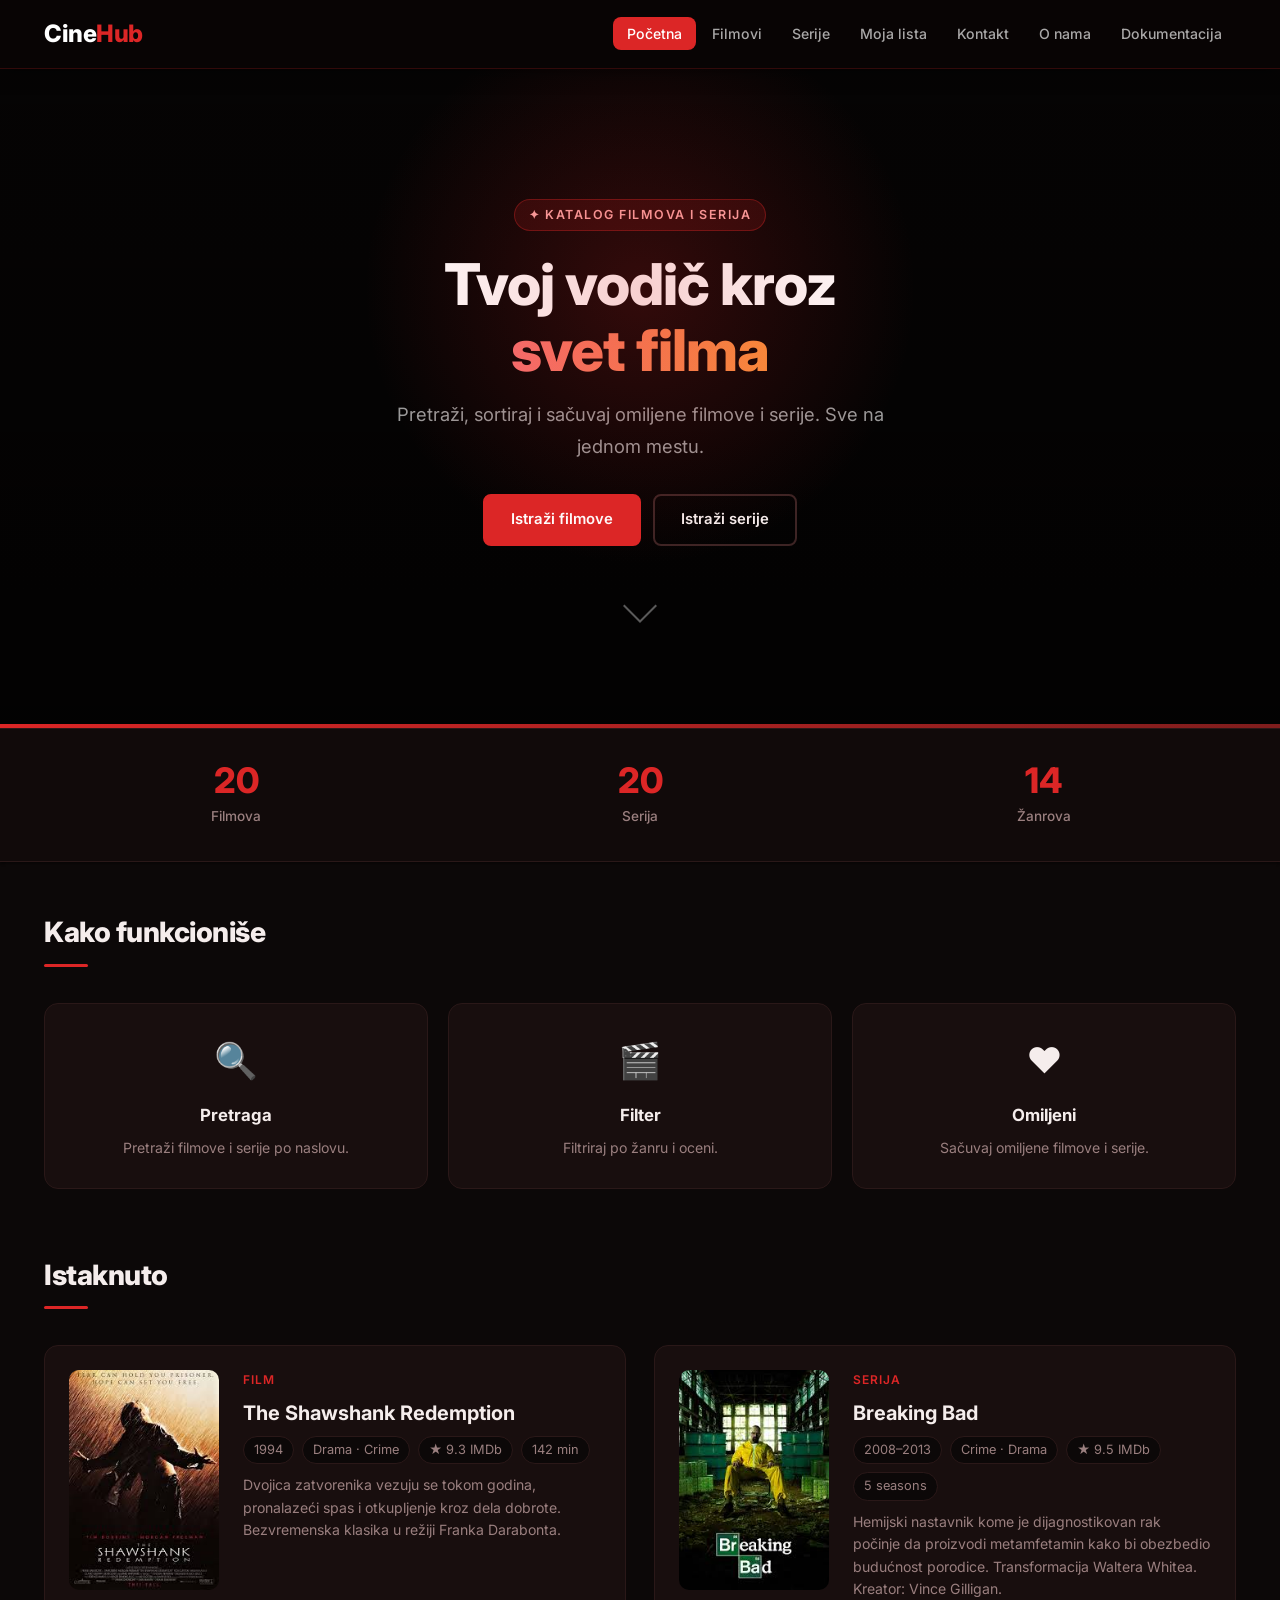
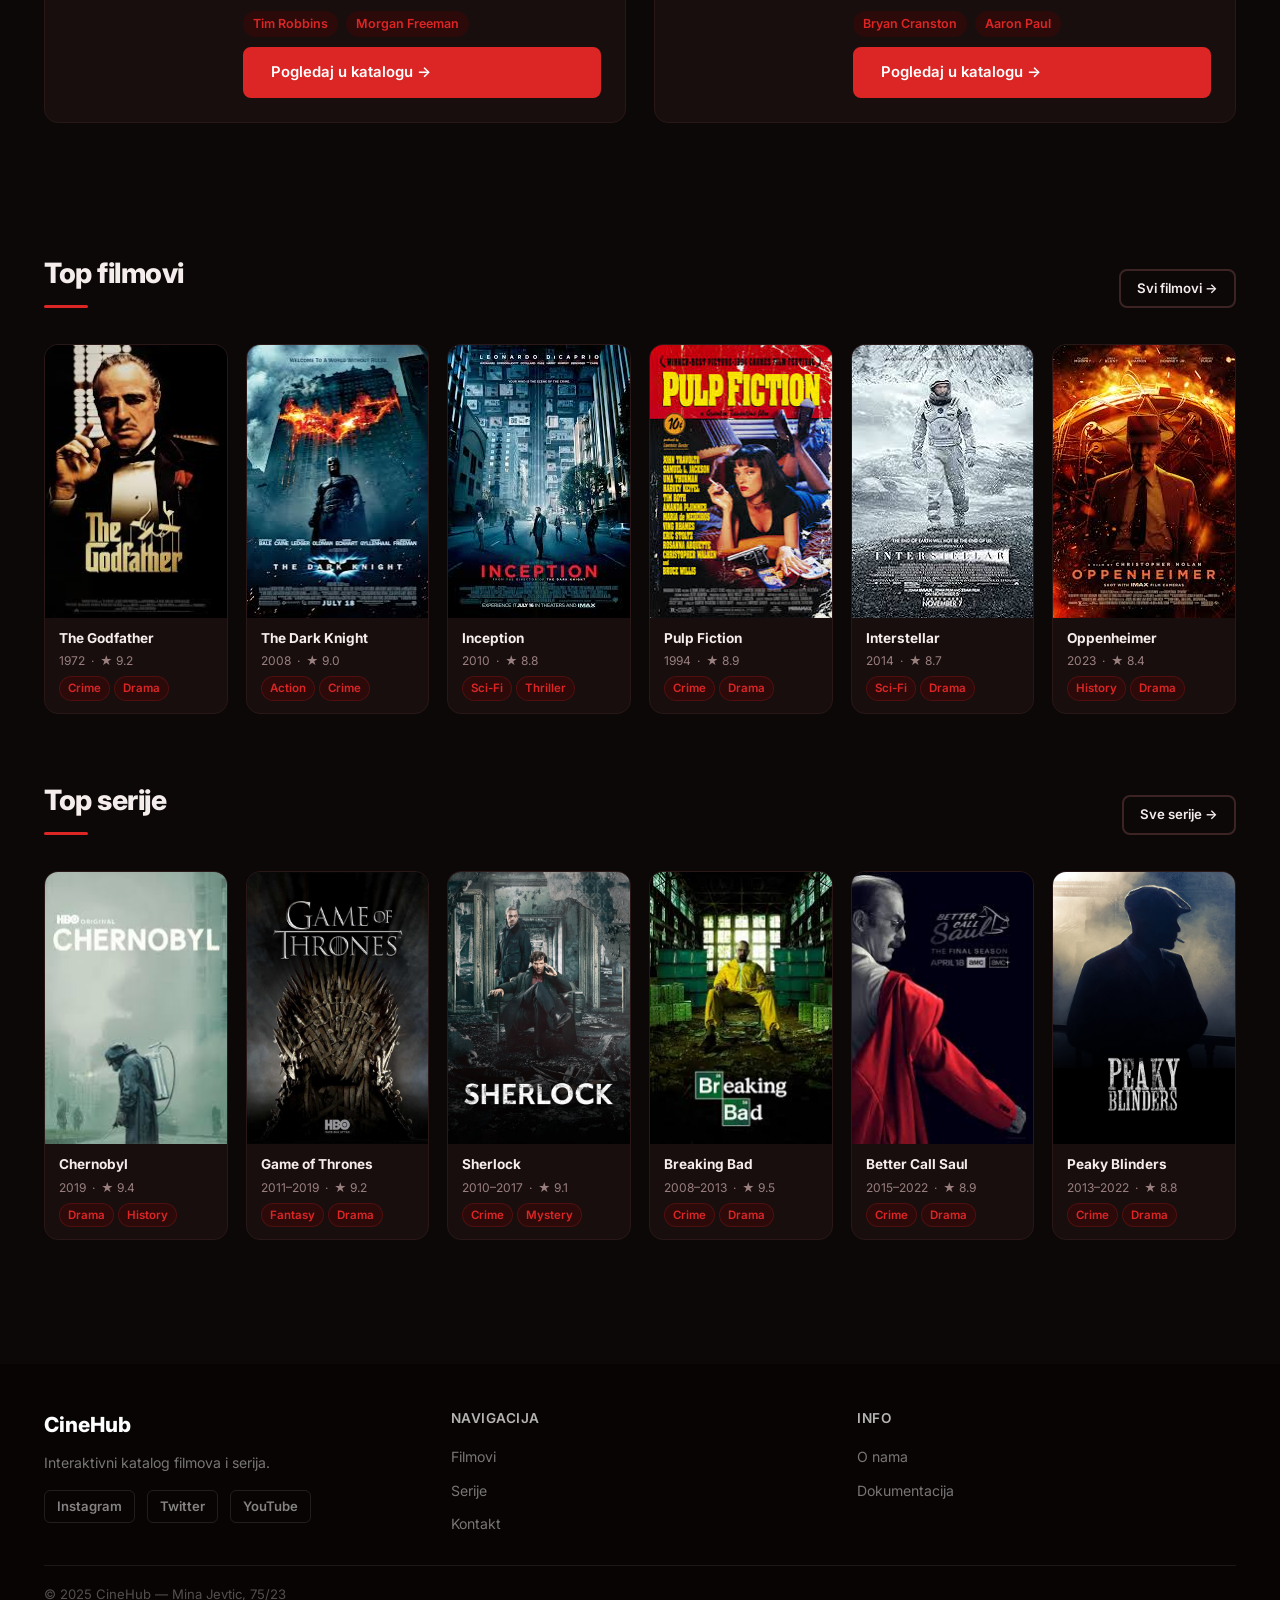
==== commit a2d1c721: "Update index.html" ====
--- a/index.html
+++ b/index.html
@@ -1,9 +1,9 @@
 <!DOCTYPE html>
-<html lang="en">
+<html lang="sr">
 <head>
   <meta charset="UTF-8" />
   <meta name="viewport" content="width=device-width, initial-scale=1.0" />
-  <title>CineHub – Your Guide to Movies &amp; Series</title>
+  <title>CineHub – Tvoj vodič kroz filmove i serije</title>
   <meta name="description" content="CineHub is an interactive catalog of movies and series with sorting, filtering and favorites. Find what to watch tonight." />
   <meta name="keywords" content="movies, series, catalog, recommendations, CineHub, top movies, top series" />
   <meta name="author" content="Mina Jevtic" />
@@ -20,13 +20,13 @@
     <div class="nav-inner">
       <a href="index.html" class="nav-logo">Cine<span>Hub</span></a>
       <ul class="nav-links" id="navLinks">
-        <li><a href="index.html">Home</a></li>
-        <li><a href="movies.html">Movies</a></li>
-        <li><a href="series.html">Series</a></li>
-        <li><a href="favorites.html">My List<span class="nav-fav-badge" id="navFavBadge"></span></a></li>
-        <li><a href="contact.html">Contact</a></li>
-        <li><a href="about.html">About</a></li>
-        <li><a href="documentation.html">Docs</a></li>
+        <li><a href="index.html">Početna</a></li>
+        <li><a href="movies.html">Filmovi</a></li>
+        <li><a href="series.html">Serije</a></li>
+        <li><a href="favorites.html">Moja lista<span class="nav-fav-badge" id="navFavBadge"></span></a></li>
+        <li><a href="contact.html">Kontakt</a></li>
+        <li><a href="about.html">O nama</a></li>
+        <li><a href="documentation.html">Dokumentacija</a></li>
       </ul>
       <button class="nav-hamburger" id="navHamburger">&#9776;</button>
     </div>
@@ -35,16 +35,16 @@
 
   <section class="hero" aria-label="Welcome">
     <div class="container">
-      <div class="hero-eyebrow">✦ Movie &amp; Series Catalog</div>
+      <div class="hero-eyebrow">✦ Katalog filmova i serija</div>
       <h1 class="hero-title">
-        Your guide through<br><span class="gradient-text">the world of film</span>
+        Tvoj vodič kroz<br><span class="gradient-text">svet filma</span>
       </h1>
       <p class="hero-subtitle">
-        Browse, sort and save your favorite movies and series. Everything in one place.
+        Pretraži, sortiraj i sačuvaj omiljene filmove i serije. Sve na jednom mestu.
       </p>
       <div class="hero-buttons">
-        <a href="movies.html" class="btn btn-primary">Explore Movies</a>
-        <a href="series.html" class="btn btn-outline">Explore Series</a>
+        <a href="movies.html" class="btn btn-primary">Istraži filmove</a>
+        <a href="series.html" class="btn btn-outline">Istraži serije</a>
       </div>
       <div class="hero-scroll" aria-hidden="true">
         <div class="hero-scroll-arrow"></div>
@@ -57,15 +57,15 @@
       <div class="stats-grid">
         <div class="stat-item">
           <span class="stat-number">20</span>
-          <span class="stat-label">Movies</span>
+          <span class="stat-label">Filmova</span>
         </div>
         <div class="stat-item">
           <span class="stat-number">20</span>
-          <span class="stat-label">Series</span>
+          <span class="stat-label">Serija</span>
         </div>
         <div class="stat-item">
           <span class="stat-number">14</span>
-          <span class="stat-label">Genres</span>
+          <span class="stat-label">Žanrova</span>
         </div>
       </div>
     </div>
@@ -75,26 +75,26 @@
   <section class="section" style="padding-top:48px; padding-bottom:0" aria-label="How it works">
     <div class="container">
       <div class="section-header">
-        <h2 class="section-title">How it works</h2>
+        <h2 class="section-title">Kako funkcioniše</h2>
       </div>
       <div class="features-grid">
 
         <div class="feature-card">
     <span class="feature-icon">🔍</span>
-    <h3>Search</h3>
-    <p>Search movies and series by title.</p>
+    <h3>Pretraga</h3>
+    <p>Pretraži filmove i serije po naslovu.</p>
 </div>
 
 <div class="feature-card">
     <span class="feature-icon">🎬</span>
     <h3>Filter</h3>
-    <p>Filter movies by genre and rating.</p>
+    <p>Filtriraj po žanru i oceni.</p>
 </div>
 
 <div class="feature-card">
     <span class="feature-icon">❤️</span>
-    <h3>Favorites</h3>
-    <p>Save your favorite movies and series.</p>
+    <h3>Omiljeni</h3>
+    <p>Sačuvaj omiljene filmove i serije.</p>
 </div>
 
       </div>
@@ -105,18 +105,18 @@
   <section class="section" aria-label="Featured">
     <div class="container">
       <div class="section-header">
-        <h2 class="section-title">Featured</h2>
+        <h2 class="section-title">Istaknuto</h2>
       </div>
       <div class="spotlight-grid">
 
         <article class="spotlight-card">
           <div class="spotlight-img-wrap">
-            <img src="img/movies/The Shawshank Redemption.jpg"
+            <img src="movies/The Shawshank Redemption.jpg"
                  alt="The Shawshank Redemption"
                  class="spotlight-img">
           </div>
           <div class="spotlight-info">
-            <span class="spotlight-badge">Movie</span>
+            <span class="spotlight-badge">Film</span>
             <h3 class="spotlight-title">The Shawshank Redemption</h3>
             <div class="spotlight-meta">
               <span>1994</span>
@@ -125,25 +125,24 @@
               <span>142 min</span>
             </div>
             <p class="spotlight-desc">
-              Two imprisoned men bond over years, finding solace and redemption through acts
-              of common decency. A timeless classic directed by Frank Darabont.
+              Dvojica zatvorenika vezuju se tokom godina, pronalazeći spas i otkupljenje kroz dela dobrote. Bezvremenska klasika u režiji Franka Darabonta.
             </p>
             <div class="spotlight-cast">
               <span>Tim Robbins</span>
               <span>Morgan Freeman</span>
             </div>
-            <a href="movies.html" class="btn btn-primary">View in catalog →</a>
+            <a href="movies.html" class="btn btn-primary">Pogledaj u katalogu →</a>
           </div>
         </article>
 
         <article class="spotlight-card">
           <div class="spotlight-img-wrap">
-            <img src="img/series/breakingbad.jpg"
+            <img src="series/breakingbad.jpg"
                  alt="Breaking Bad"
                  class="spotlight-img"  >
           </div>
           <div class="spotlight-info">
-            <span class="spotlight-badge">Series</span>
+            <span class="spotlight-badge">Serija</span>
             <h3 class="spotlight-title">Breaking Bad</h3>
             <div class="spotlight-meta">
               <span>2008–2013</span>
@@ -152,14 +151,13 @@
               <span>5 seasons</span>
             </div>
             <p class="spotlight-desc">
-              A chemistry teacher diagnosed with cancer turns to manufacturing methamphetamine
-              to secure his family's future. The transformation of Walter White. Created by Vince Gilligan.
+              Hemijski nastavnik kome je dijagnostikovan rak počinje da proizvodi metamfetamin kako bi obezbedio budućnost porodice. Transformacija Waltera Whitea. Kreator: Vince Gilligan.
             </p>
             <div class="spotlight-cast">
               <span>Bryan Cranston</span>
               <span>Aaron Paul</span>
             </div>
-            <a href="series.html" class="btn btn-primary">View in catalog →</a>
+            <a href="series.html" class="btn btn-primary">Pogledaj u katalogu →</a>
           </div>
         </article>
 
@@ -170,13 +168,13 @@
   <section class="section" aria-label="Top Movies">
     <div class="container">
       <div class="section-header">
-        <h2 class="section-title">Top Movies</h2>
-        <a href="movies.html" class="btn btn-outline btn-sm">All Movies →</a>
+        <h2 class="section-title">Top filmovi</h2>
+        <a href="movies.html" class="btn btn-outline btn-sm">Svi filmovi →</a>
       </div>
       <div class="home-cards-grid">
         <article class="home-card">
           <div class="home-card-img-wrap">
-            <img src="img/movies/The Godfather.jpg" alt="The Godfather">
+            <img src="movies/The Godfather.jpg" alt="The Godfather">
           </div>
           <div class="home-card-body">
             <div class="home-card-title">The Godfather</div>
@@ -190,7 +188,7 @@
 
         <article class="home-card">
           <div class="home-card-img-wrap">
-            <img src="img/movies/The Dark Knight.jpg" alt="The Dark Knight">
+            <img src="movies/The Dark Knight.jpg" alt="The Dark Knight">
           </div>
           <div class="home-card-body">
             <div class="home-card-title">The Dark Knight</div>
@@ -204,7 +202,7 @@
 
         <article class="home-card">
           <div class="home-card-img-wrap">
-            <img src="img/movies/Inception.jpg" alt="Inception">
+            <img src="movies/Inception.jpg" alt="Inception">
           </div>
           <div class="home-card-body">
             <div class="home-card-title">Inception</div>
@@ -218,7 +216,7 @@
 
         <article class="home-card">
           <div class="home-card-img-wrap">
-            <img src="img/movies/Pulp Fiction.jpg" alt="Pulp Fiction">
+            <img src="movies/Pulp Fiction.jpg" alt="Pulp Fiction">
 
           </div>
           <div class="home-card-body">
@@ -233,7 +231,7 @@
 
         <article class="home-card">
           <div class="home-card-img-wrap">
-            <img src="img/movies/Interstellar.jpg" alt="Interstellar">
+            <img src="movies/Interstellar.jpg" alt="Interstellar">
           </div>
           <div class="home-card-body">
             <div class="home-card-title">Interstellar</div>
@@ -247,7 +245,7 @@
 
         <article class="home-card">
           <div class="home-card-img-wrap">
-            <img src="img/movies/Oppenheimer.jpg" alt="Oppenheimer">
+            <img src="movies/Oppenheimer.jpg" alt="Oppenheimer">
           </div>
           <div class="home-card-body">
             <div class="home-card-title">Oppenheimer</div>
@@ -266,14 +264,14 @@
   <section class="section" style="padding-top:0" aria-label="Top Series">
     <div class="container">
       <div class="section-header">
-        <h2 class="section-title">Top Series</h2>
-        <a href="series.html" class="btn btn-outline btn-sm">All Series →</a>
+        <h2 class="section-title">Top serije</h2>
+        <a href="series.html" class="btn btn-outline btn-sm">Sve serije →</a>
       </div>
       <div class="home-cards-grid">
 
         <article class="home-card">
           <div class="home-card-img-wrap">
-            <img src="img/series/Chernobyl.jpg" alt="Chernobyl">
+            <img src="series/Chernobyl.jpg" alt="Chernobyl">
           </div>
           <div class="home-card-body">
             <div class="home-card-title">Chernobyl</div>
@@ -287,7 +285,7 @@
 
         <article class="home-card">
           <div class="home-card-img-wrap">
-            <img src="img/series/got.jpg" alt="Game of Thrones">
+            <img src="series/got.jpg" alt="Game of Thrones">
             <div class="home-card-initials">GT</div>
           </div>
           <div class="home-card-body">
@@ -302,7 +300,7 @@
 
         <article class="home-card">
           <div class="home-card-img-wrap">
-            <img src="img/series/Sherlock.jpg" alt="Sherlock">
+            <img src="series/Sherlock.jpg" alt="Sherlock">
             <div class="home-card-initials">SH</div>
           </div>
           <div class="home-card-body">
@@ -317,7 +315,7 @@
 
         <article class="home-card">
           <div class="home-card-img-wrap">
-            <img src="img/series/breakingbad.jpg" alt="Breaking Bad">
+            <img src="series/breakingbad.jpg" alt="Breaking Bad">
           </div>
           <div class="home-card-body">
             <div class="home-card-title">Breaking Bad</div>
@@ -331,7 +329,7 @@
 
         <article class="home-card">
           <div class="home-card-img-wrap">
-            <img src="img/series/Better Call Saul.jpg" alt="Better Call Saul">
+            <img src="series/Better Call Saul.jpg" alt="Better Call Saul">
 
           </div>
           <div class="home-card-body">
@@ -346,7 +344,7 @@
 
         <article class="home-card">
           <div class="home-card-img-wrap">
-            <img src="img/series/Peaky Blinders.jpg" alt="Peaky Blinders">
+            <img src="series/Peaky Blinders.jpg" alt="Peaky Blinders">
           </div>
           <div class="home-card-body">
             <div class="home-card-title">Peaky Blinders</div>
@@ -367,7 +365,7 @@
       <div class="footer-grid">
         <div class="footer-brand">
           <div class="footer-logo">CineHub</div>
-          <p>Interactive catalog of movies and series.</p>
+          <p>Interaktivni katalog filmova i serija.</p>
           <div class="footer-social">
             <a href="#">Instagram</a>
             <a href="#">Twitter</a>
@@ -375,18 +373,18 @@
           </div>
         </div>
         <div class="footer-col">
-          <h4>Navigation</h4>
+          <h4>Navigacija</h4>
           <ul>
-            <li><a href="movies.html">Movies</a></li>
-            <li><a href="series.html">Series</a></li>
-            <li><a href="contact.html">Contact</a></li>
+            <li><a href="movies.html">Filmovi</a></li>
+            <li><a href="series.html">Serije</a></li>
+            <li><a href="contact.html">Kontakt</a></li>
           </ul>
         </div>
         <div class="footer-col">
           <h4>Info</h4>
           <ul>
-            <li><a href="about.html">About</a></li>
-            <li><a href="documentation.html">Documentation</a></li>
+            <li><a href="about.html">O nama</a></li>
+            <li><a href="documentation.html">Dokumentacija</a></li>
           </ul>
         </div>
       </div>
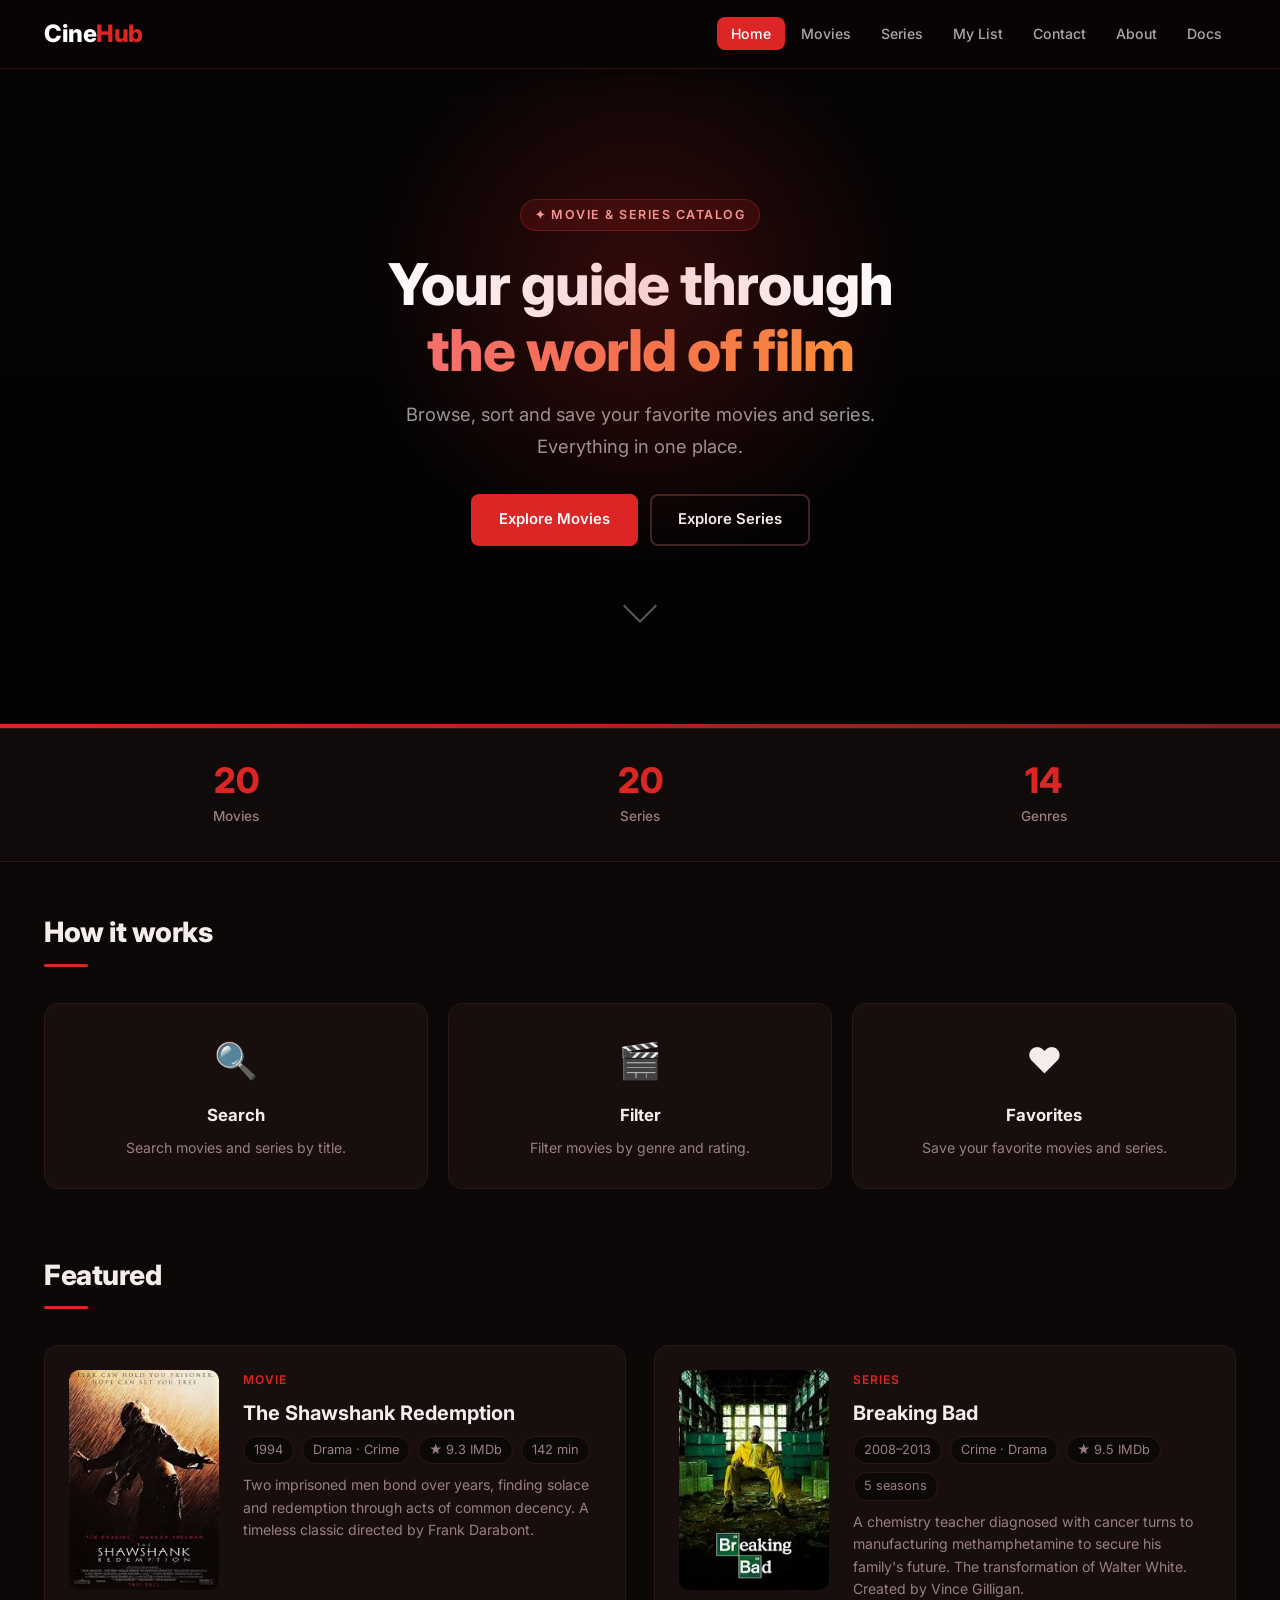
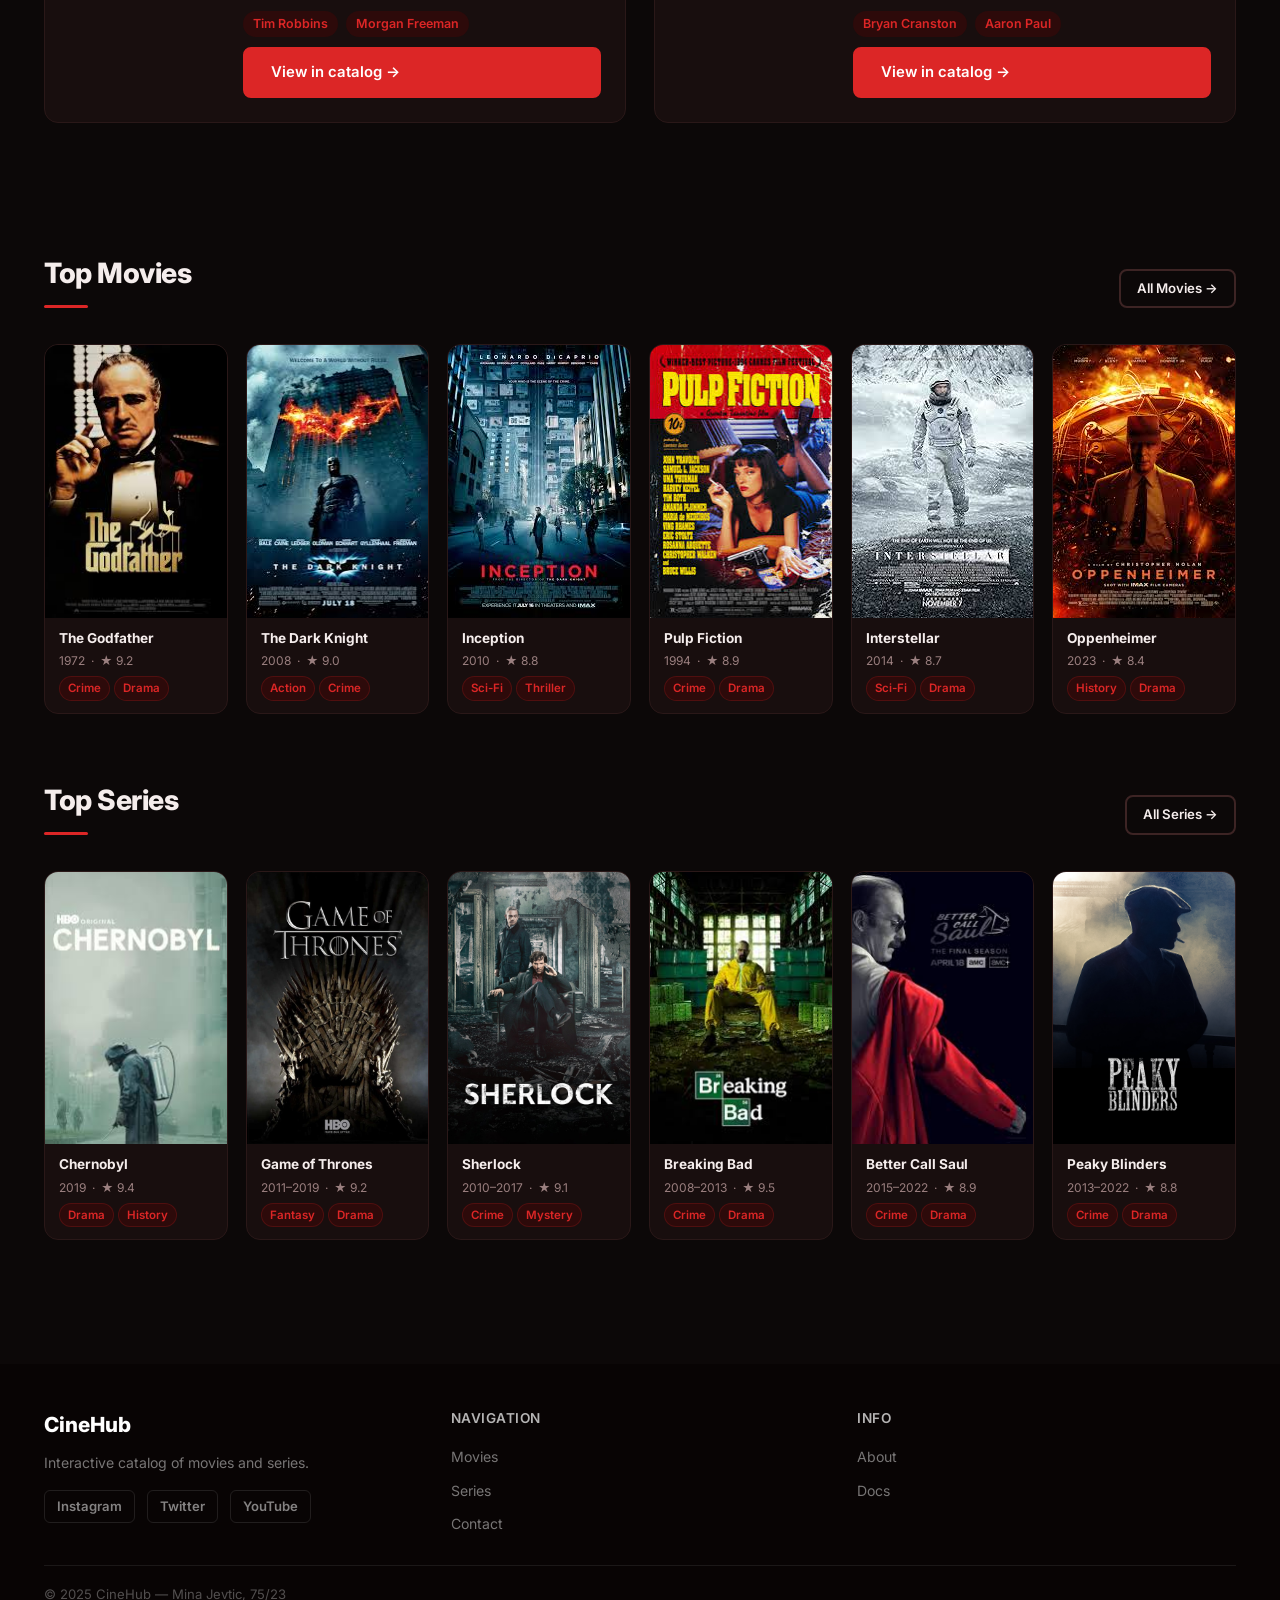
==== commit 766609ac: "Update index.html" ====
--- a/index.html
+++ b/index.html
@@ -1,9 +1,9 @@
 <!DOCTYPE html>
-<html lang="sr">
+<html lang="en">
 <head>
   <meta charset="UTF-8" />
   <meta name="viewport" content="width=device-width, initial-scale=1.0" />
-  <title>CineHub – Tvoj vodič kroz filmove i serije</title>
+  <title>CineHub – Your Guide to Movies &amp; Series</title>
   <meta name="description" content="CineHub is an interactive catalog of movies and series with sorting, filtering and favorites. Find what to watch tonight." />
   <meta name="keywords" content="movies, series, catalog, recommendations, CineHub, top movies, top series" />
   <meta name="author" content="Mina Jevtic" />
@@ -20,13 +20,13 @@
     <div class="nav-inner">
       <a href="index.html" class="nav-logo">Cine<span>Hub</span></a>
       <ul class="nav-links" id="navLinks">
-        <li><a href="index.html">Početna</a></li>
-        <li><a href="movies.html">Filmovi</a></li>
-        <li><a href="series.html">Serije</a></li>
-        <li><a href="favorites.html">Moja lista<span class="nav-fav-badge" id="navFavBadge"></span></a></li>
-        <li><a href="contact.html">Kontakt</a></li>
-        <li><a href="about.html">O nama</a></li>
-        <li><a href="documentation.html">Dokumentacija</a></li>
+        <li><a href="index.html">Home</a></li>
+        <li><a href="movies.html">Movies</a></li>
+        <li><a href="series.html">Series</a></li>
+        <li><a href="favorites.html">My List<span class="nav-fav-badge" id="navFavBadge"></span></a></li>
+        <li><a href="contact.html">Contact</a></li>
+        <li><a href="about.html">About</a></li>
+        <li><a href="documentation.html">Docs</a></li>
       </ul>
       <button class="nav-hamburger" id="navHamburger">&#9776;</button>
     </div>
@@ -35,16 +35,16 @@
 
   <section class="hero" aria-label="Welcome">
     <div class="container">
-      <div class="hero-eyebrow">✦ Katalog filmova i serija</div>
+      <div class="hero-eyebrow">✦ Movie &amp; Series Catalog</div>
       <h1 class="hero-title">
-        Tvoj vodič kroz<br><span class="gradient-text">svet filma</span>
+        Your guide through<br><span class="gradient-text">the world of film</span>
       </h1>
       <p class="hero-subtitle">
-        Pretraži, sortiraj i sačuvaj omiljene filmove i serije. Sve na jednom mestu.
+        Browse, sort and save your favorite movies and series. Everything in one place.
       </p>
       <div class="hero-buttons">
-        <a href="movies.html" class="btn btn-primary">Istraži filmove</a>
-        <a href="series.html" class="btn btn-outline">Istraži serije</a>
+        <a href="movies.html" class="btn btn-primary">Explore Movies</a>
+        <a href="series.html" class="btn btn-outline">Explore Series</a>
       </div>
       <div class="hero-scroll" aria-hidden="true">
         <div class="hero-scroll-arrow"></div>
@@ -57,15 +57,15 @@
       <div class="stats-grid">
         <div class="stat-item">
           <span class="stat-number">20</span>
-          <span class="stat-label">Filmova</span>
+          <span class="stat-label">Movies</span>
         </div>
         <div class="stat-item">
           <span class="stat-number">20</span>
-          <span class="stat-label">Serija</span>
+          <span class="stat-label">Series</span>
         </div>
         <div class="stat-item">
           <span class="stat-number">14</span>
-          <span class="stat-label">Žanrova</span>
+          <span class="stat-label">Genres</span>
         </div>
       </div>
     </div>
@@ -75,26 +75,26 @@
   <section class="section" style="padding-top:48px; padding-bottom:0" aria-label="How it works">
     <div class="container">
       <div class="section-header">
-        <h2 class="section-title">Kako funkcioniše</h2>
+        <h2 class="section-title">How it works</h2>
       </div>
       <div class="features-grid">
 
         <div class="feature-card">
     <span class="feature-icon">🔍</span>
-    <h3>Pretraga</h3>
-    <p>Pretraži filmove i serije po naslovu.</p>
+    <h3>Search</h3>
+    <p>Search movies and series by title.</p>
 </div>
 
 <div class="feature-card">
     <span class="feature-icon">🎬</span>
     <h3>Filter</h3>
-    <p>Filtriraj po žanru i oceni.</p>
+    <p>Filter movies by genre and rating.</p>
 </div>
 
 <div class="feature-card">
     <span class="feature-icon">❤️</span>
-    <h3>Omiljeni</h3>
-    <p>Sačuvaj omiljene filmove i serije.</p>
+    <h3>Favorites</h3>
+    <p>Save your favorite movies and series.</p>
 </div>
 
       </div>
@@ -105,7 +105,7 @@
   <section class="section" aria-label="Featured">
     <div class="container">
       <div class="section-header">
-        <h2 class="section-title">Istaknuto</h2>
+        <h2 class="section-title">Featured</h2>
       </div>
       <div class="spotlight-grid">
 
@@ -116,7 +116,7 @@
                  class="spotlight-img">
           </div>
           <div class="spotlight-info">
-            <span class="spotlight-badge">Film</span>
+            <span class="spotlight-badge">Movie</span>
             <h3 class="spotlight-title">The Shawshank Redemption</h3>
             <div class="spotlight-meta">
               <span>1994</span>
@@ -125,13 +125,14 @@
               <span>142 min</span>
             </div>
             <p class="spotlight-desc">
-              Dvojica zatvorenika vezuju se tokom godina, pronalazeći spas i otkupljenje kroz dela dobrote. Bezvremenska klasika u režiji Franka Darabonta.
+              Two imprisoned men bond over years, finding solace and redemption through acts
+              of common decency. A timeless classic directed by Frank Darabont.
             </p>
             <div class="spotlight-cast">
               <span>Tim Robbins</span>
               <span>Morgan Freeman</span>
             </div>
-            <a href="movies.html" class="btn btn-primary">Pogledaj u katalogu →</a>
+            <a href="movies.html" class="btn btn-primary">View in catalog →</a>
           </div>
         </article>
 
@@ -142,7 +143,7 @@
                  class="spotlight-img"  >
           </div>
           <div class="spotlight-info">
-            <span class="spotlight-badge">Serija</span>
+            <span class="spotlight-badge">Series</span>
             <h3 class="spotlight-title">Breaking Bad</h3>
             <div class="spotlight-meta">
               <span>2008–2013</span>
@@ -151,13 +152,14 @@
               <span>5 seasons</span>
             </div>
             <p class="spotlight-desc">
-              Hemijski nastavnik kome je dijagnostikovan rak počinje da proizvodi metamfetamin kako bi obezbedio budućnost porodice. Transformacija Waltera Whitea. Kreator: Vince Gilligan.
+              A chemistry teacher diagnosed with cancer turns to manufacturing methamphetamine
+              to secure his family's future. The transformation of Walter White. Created by Vince Gilligan.
             </p>
             <div class="spotlight-cast">
               <span>Bryan Cranston</span>
               <span>Aaron Paul</span>
             </div>
-            <a href="series.html" class="btn btn-primary">Pogledaj u katalogu →</a>
+            <a href="series.html" class="btn btn-primary">View in catalog →</a>
           </div>
         </article>
 
@@ -168,8 +170,8 @@
   <section class="section" aria-label="Top Movies">
     <div class="container">
       <div class="section-header">
-        <h2 class="section-title">Top filmovi</h2>
-        <a href="movies.html" class="btn btn-outline btn-sm">Svi filmovi →</a>
+        <h2 class="section-title">Top Movies</h2>
+        <a href="movies.html" class="btn btn-outline btn-sm">All Movies →</a>
       </div>
       <div class="home-cards-grid">
         <article class="home-card">
@@ -264,8 +266,8 @@
   <section class="section" style="padding-top:0" aria-label="Top Series">
     <div class="container">
       <div class="section-header">
-        <h2 class="section-title">Top serije</h2>
-        <a href="series.html" class="btn btn-outline btn-sm">Sve serije →</a>
+        <h2 class="section-title">Top Series</h2>
+        <a href="series.html" class="btn btn-outline btn-sm">All Series →</a>
       </div>
       <div class="home-cards-grid">
 
@@ -365,7 +367,7 @@
       <div class="footer-grid">
         <div class="footer-brand">
           <div class="footer-logo">CineHub</div>
-          <p>Interaktivni katalog filmova i serija.</p>
+          <p>Interactive catalog of movies and series.</p>
           <div class="footer-social">
             <a href="#">Instagram</a>
             <a href="#">Twitter</a>
@@ -373,18 +375,18 @@
           </div>
         </div>
         <div class="footer-col">
-          <h4>Navigacija</h4>
+          <h4>Navigation</h4>
           <ul>
-            <li><a href="movies.html">Filmovi</a></li>
-            <li><a href="series.html">Serije</a></li>
-            <li><a href="contact.html">Kontakt</a></li>
+            <li><a href="movies.html">Movies</a></li>
+            <li><a href="series.html">Series</a></li>
+            <li><a href="contact.html">Contact</a></li>
           </ul>
         </div>
         <div class="footer-col">
           <h4>Info</h4>
           <ul>
-            <li><a href="about.html">O nama</a></li>
-            <li><a href="documentation.html">Dokumentacija</a></li>
+            <li><a href="about.html">About</a></li>
+            <li><a href="documentation.html">Docs</a></li>
           </ul>
         </div>
       </div>
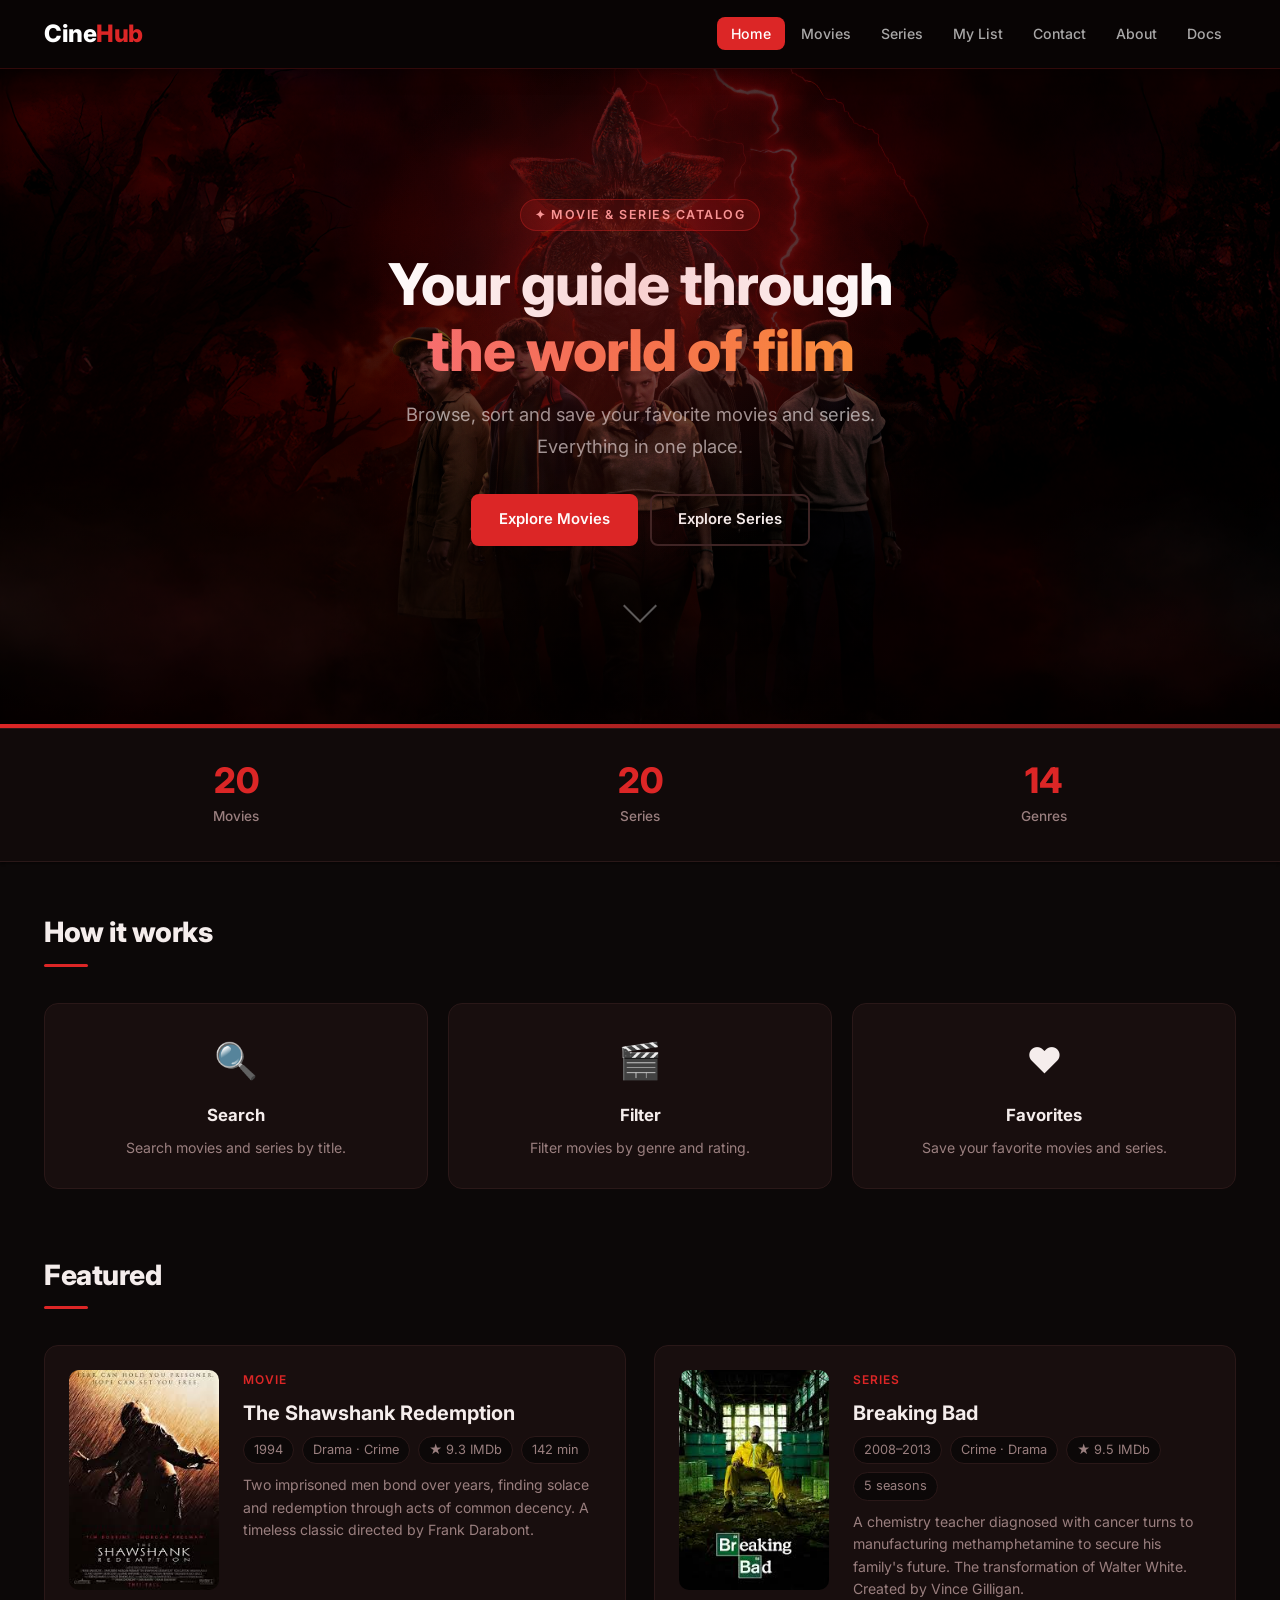
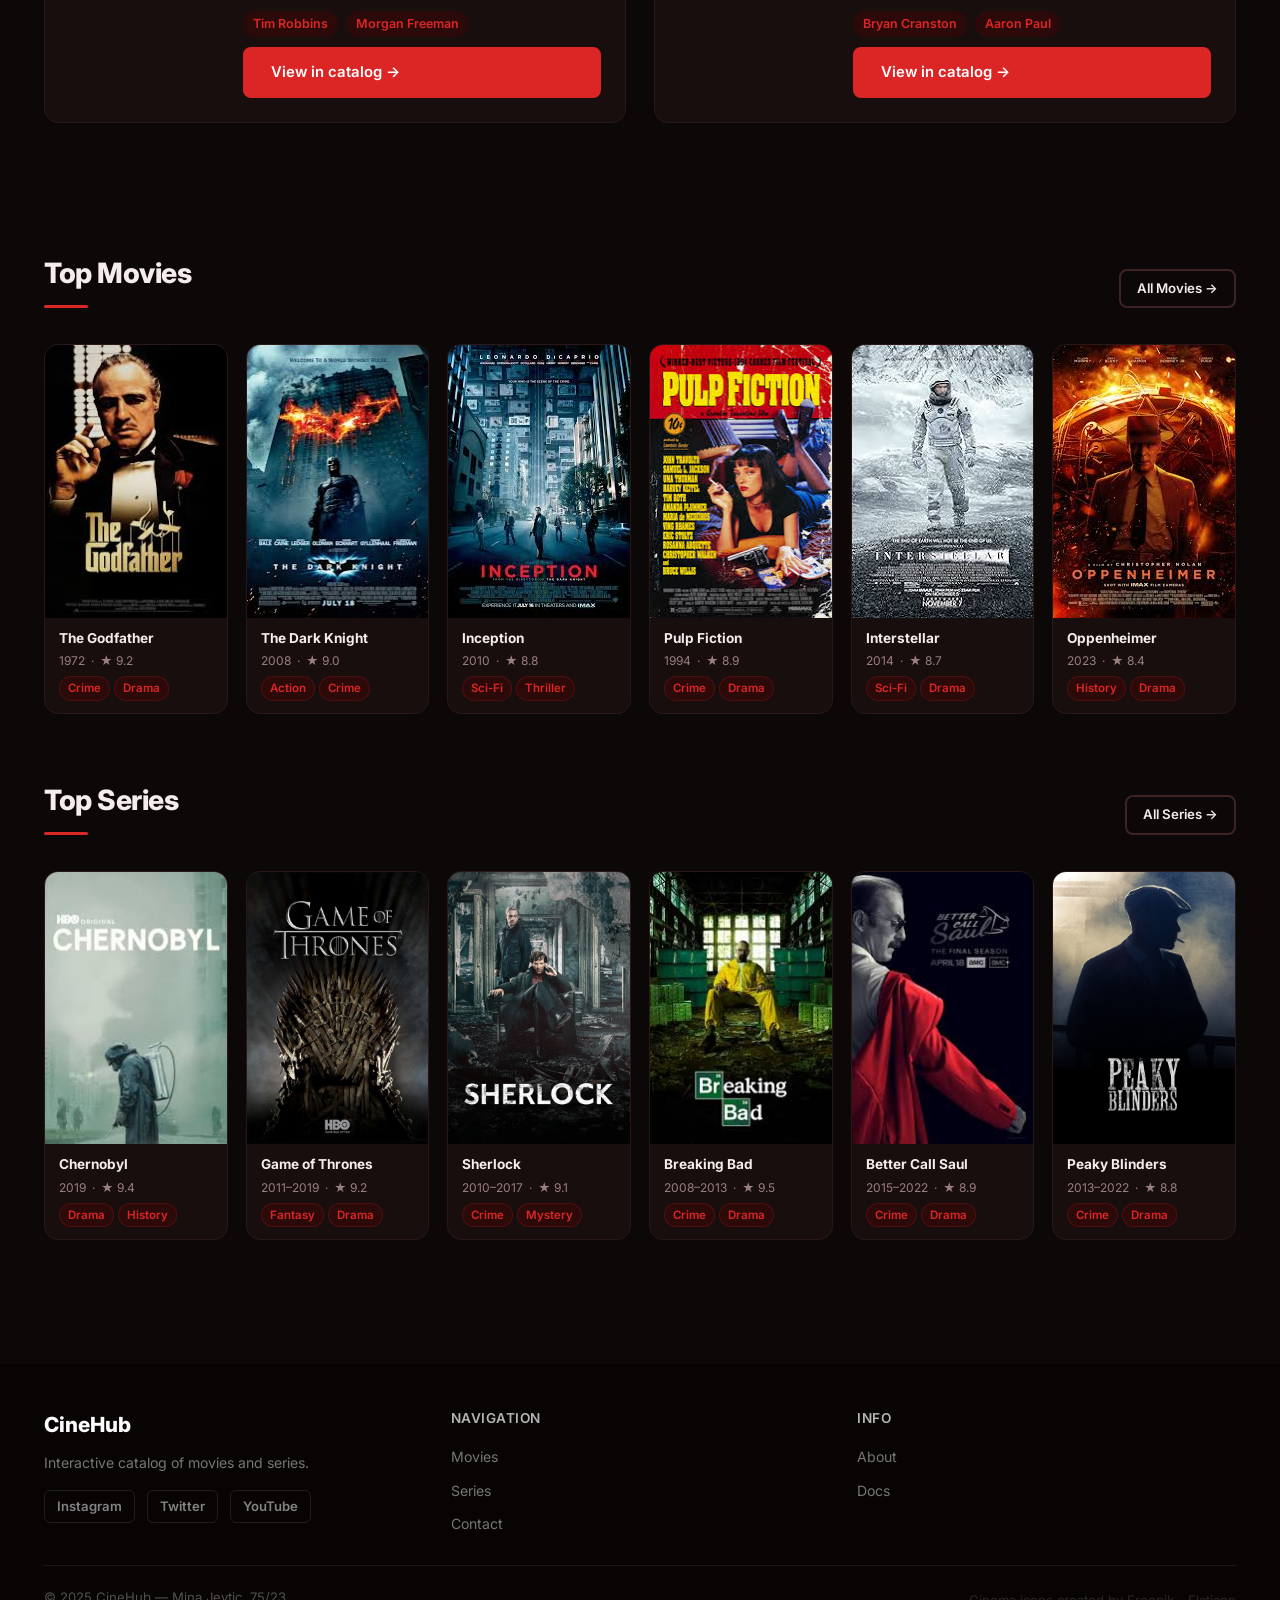
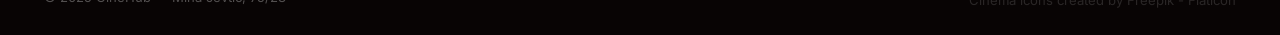
==== commit 3ce5de02: "Update index.html" ====
--- a/index.html
+++ b/index.html
@@ -12,6 +12,7 @@
   <meta property="og:description" content="Interactive catalog of movies and series." />
   <meta property="og:type" content="website" />
 
+  <link rel="icon" type="image/png" href="favicon.png" />
   <link rel="stylesheet" href="css/style.css" />
 </head>
 <body>
@@ -26,7 +27,7 @@
         <li><a href="favorites.html">My List<span class="nav-fav-badge" id="navFavBadge"></span></a></li>
         <li><a href="contact.html">Contact</a></li>
         <li><a href="about.html">About</a></li>
-        <li><a href="documentation.html">Docs</a></li>
+        <li><a href="dokumentacija_CineHub.pdf" target="_blank">Docs</a></li>
       </ul>
       <button class="nav-hamburger" id="navHamburger">&#9776;</button>
     </div>
@@ -386,12 +387,13 @@
           <h4>Info</h4>
           <ul>
             <li><a href="about.html">About</a></li>
-            <li><a href="documentation.html">Docs</a></li>
+            <li><a href="dokumentacija_CineHub.pdf" target="_blank">Docs</a></li>
           </ul>
         </div>
       </div>
       <div class="footer-bottom">
         <p>© 2025 CineHub — Mina Jevtic, 75/23</p>
+        <p class="footer-attr"><a href="https://www.flaticon.com/free-icons/cinema" title="cinema icons" target="_blank" rel="noopener">Cinema icons created by Freepik - Flaticon</a></p>
       </div>
     </div>
   </footer>
--- a/css/style.css
+++ b/css/style.css
@@ -193,10 +193,9 @@
 
 
 .hero {
-
   background-image:
     linear-gradient(to bottom, rgba(0, 0, 0, 0.55) 0%, rgba(0, 0, 0, 0.80) 100%),
-    url('../img/hero-bg.jpg');
+    url('../hero-bg.jpg');
   background-color: #0c0808;
   background-size: cover;
   background-position: center center;
@@ -2060,4 +2059,17 @@
   .fav-empty {
     padding: 48px 16px;
   }
-}+}
+.footer-attr {
+  margin-top: 6px;
+  font-size: 0.72rem;
+  opacity: 0.45;
+}
+.footer-attr a {
+  color: inherit;
+  text-decoration: none;
+}
+.footer-attr a:hover {
+  opacity: 1;
+  text-decoration: underline;
+}
